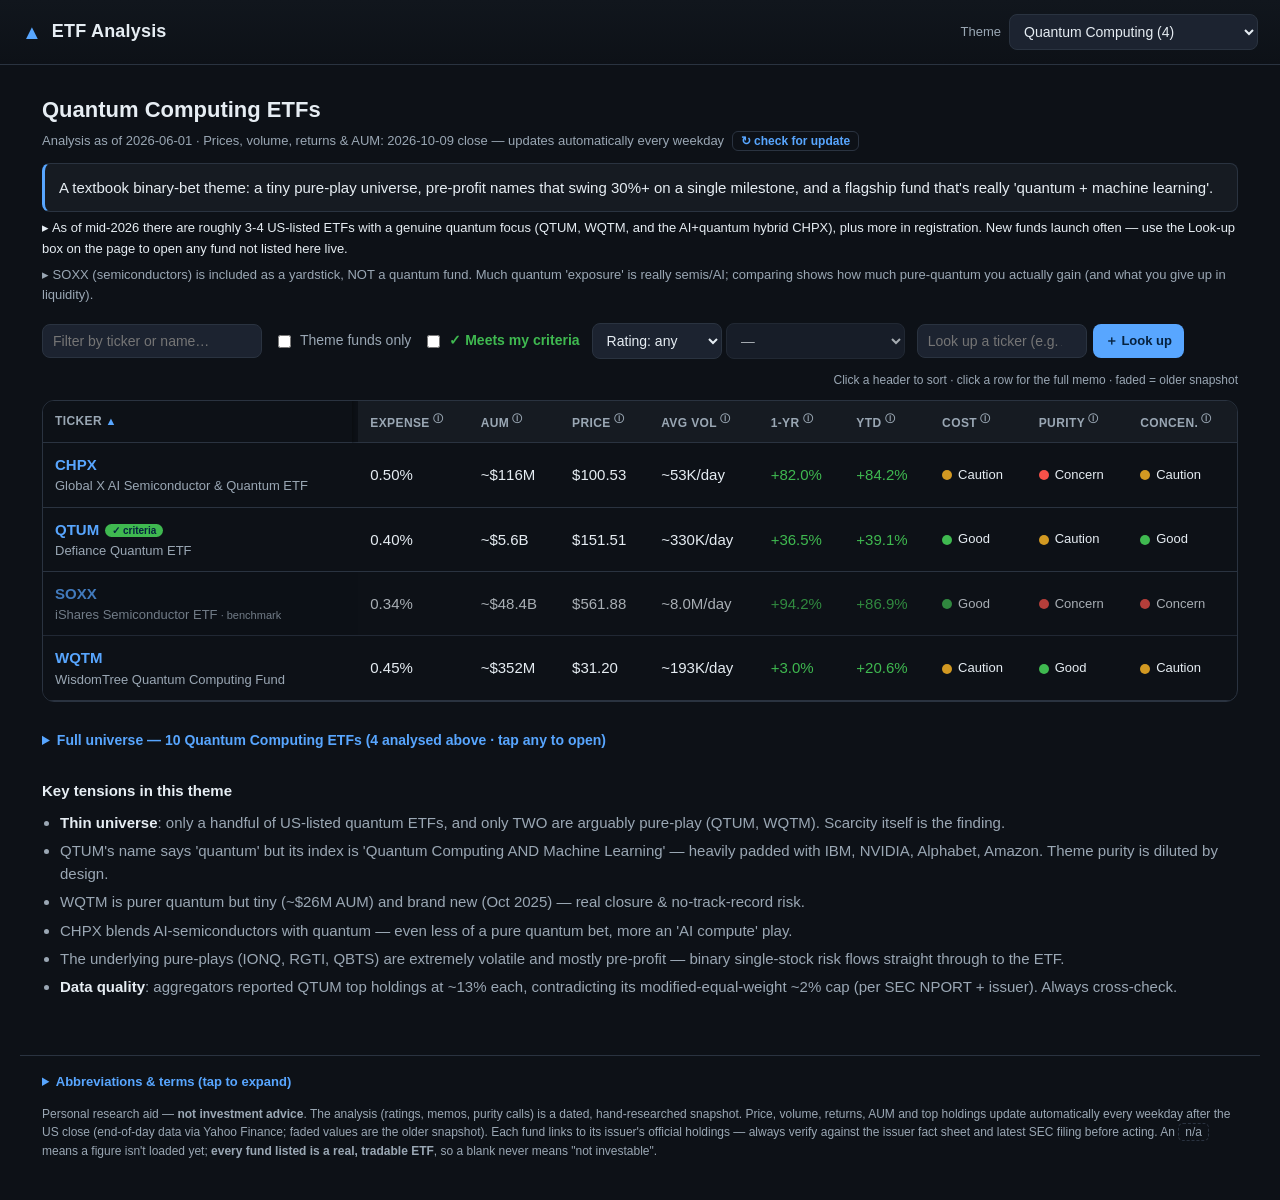
==== public/index.html @ 2aef0dd5 "Energy & AI Power theme (replaces Nuclear); currency-aware market data - Nuclear widened into 'Energ" ====
<!DOCTYPE html>
<html lang="en">
<head>
  <meta charset="utf-8" />
  <meta name="viewport" content="width=device-width, initial-scale=1" />
  <title>ETF Analysis</title>
  <meta name="description" content="Compare thematic ETFs on expense ratio, holdings, concentration and performance." />
  <link rel="stylesheet" href="style.css" />
</head>
<body>
  <header class="topbar">
    <div class="brand">
      <span class="logo">▲</span>
      <h1>ETF Analysis</h1>
    </div>
    <div class="theme-picker">
      <label for="themeSelect">Theme</label>
      <select id="themeSelect" aria-label="Select theme"></select>
    </div>
  </header>

  <main id="main">
    <section id="themeIntro" class="intro"></section>

    <section class="controls" id="controls" hidden>
      <input type="search" id="filterBox" placeholder="Filter by ticker or name…" />
      <label class="toggle">
        <input type="checkbox" id="themeOnly" /> Theme funds only
      </label>
      <label class="toggle pass-toggle" title="cost 🟢 + concentration 🟢 + purity 🟢/🟡">
        <input type="checkbox" id="passOnly" /> ✓ Meets my criteria
      </label>
      <select id="segmentSel" aria-label="Segment" hidden></select>
      <span class="ratingfilter">
        <select id="ratingDim" aria-label="Rating dimension to filter by">
          <option value="">Rating: any</option>
          <option value="cost">Cost</option>
          <option value="purity">Purity</option>
          <option value="concentration">Concentration</option>
          <option value="liquidity">Liquidity</option>
          <option value="track_record">Track record</option>
        </select>
        <select id="ratingVal" aria-label="Minimum rating" disabled>
          <option value="">—</option>
          <option value="green">🟢 Good only</option>
          <option value="greenyellow">🟢🟡 Good + Caution</option>
          <option value="red">🔴 Concern only</option>
        </select>
      </span>
      <span class="addbox">
        <input type="search" id="addTicker" maxlength="8" placeholder="Look up a ticker (e.g. ARKQ)" aria-label="Look up a ticker" />
        <button id="addBtn">＋ Look up</button>
      </span>
      <span class="hint">Click a header to sort · click a row for the full memo · faded = older snapshot</span>
    </section>

    <section id="liveMsg" class="livemsg" hidden role="status" aria-live="polite"></section>
    <section id="tableWrap" class="table-wrap"></section>
    <section id="roster" class="roster" hidden></section>
    <section id="tensions" class="tensions"></section>
  </main>

  <div id="overlay" class="overlay" hidden></div>
  <aside id="memoDrawer" class="drawer" hidden role="dialog" aria-modal="true" aria-labelledby="memoTitle">
    <button id="closeMemo" class="close" aria-label="Close">×</button>
    <div id="memoBody"></div>
  </aside>

  <footer class="foot">
    <details class="glossary">
      <summary>Abbreviations &amp; terms (tap to expand)</summary>
      <dl id="glossaryList"></dl>
    </details>
    <p>
      Personal research aid — <strong>not investment advice</strong>. The analysis
      (ratings, memos, purity calls) is a dated, hand-researched snapshot. Price,
      volume, returns, AUM and top holdings update automatically every weekday
      after the US close (end-of-day data via Yahoo Finance; faded values are the
      older snapshot). Each fund links to its issuer's official holdings — always
      verify against the issuer fact sheet and latest SEC filing before acting.
      An <span class="nodata">n/a</span> means a figure isn't loaded yet;
      <strong>every fund listed is a real, tradable ETF</strong>, so a blank never
      means "not investable".
    </p>
  </footer>

  <script src="app.js"></script>
</body>
</html>
---- public/style.css ----
:root {
  --bg: #0d1117; --panel: #161b22; --panel-2: #1c2330; --border: #2a3340;
  --text: #e6edf3; --muted: #9aa7b4; --accent: #58a6ff;
  --green: #3fb950; --yellow: #d29922; --red: #f85149;
  --shadow: 0 8px 30px rgba(0,0,0,.45);
}
* { box-sizing: border-box; }
html, body { margin: 0; padding: 0; }
body { background: var(--bg); color: var(--text);
  font: 15px/1.55 -apple-system, BlinkMacSystemFont, "Segoe UI", Roboto, Helvetica, Arial, sans-serif; }

.topbar { display: flex; align-items: center; justify-content: space-between;
  padding: 14px 22px; border-bottom: 1px solid var(--border);
  background: linear-gradient(180deg, #11161d, #0d1117); position: sticky; top: 0; z-index: 5; }
.brand { display: flex; align-items: center; gap: 10px; }
.brand .logo { color: var(--accent); font-size: 20px; }
.brand h1 { font-size: 18px; margin: 0; font-weight: 600; letter-spacing: .2px; }
.topbar { gap: 12px; }
.brand { flex: 0 0 auto; }
.theme-picker { display: flex; align-items: center; gap: 8px; min-width: 0; flex: 0 1 auto; }
/* A <select> sizes itself to its longest option — cap it so the header never
   pushes the page wider than a phone screen. */
#themeSelect { min-width: 0; max-width: 100%; text-overflow: ellipsis; }
.theme-picker label { color: var(--muted); font-size: 13px; }
select, input[type="search"] { background: var(--panel-2); color: var(--text);
  border: 1px solid var(--border); border-radius: 8px; padding: 8px 10px; font-size: 14px; }
select:focus, input:focus { outline: 2px solid var(--accent); outline-offset: 0; }
button { background: var(--accent); color: #06223f; border: none; border-radius: 8px;
  padding: 8px 12px; font-size: 13px; font-weight: 700; cursor: pointer; }
button:hover { filter: brightness(1.08); }
button:disabled { opacity: .5; cursor: default; }

main { max-width: 1240px; margin: 0 auto; padding: 22px; }

.intro h2 { margin: 6px 0 4px; font-size: 22px; }
.intro .asof { color: var(--muted); font-size: 13px; }
.intro .tagline { background: var(--panel); border: 1px solid var(--border);
  border-left: 3px solid var(--accent); padding: 12px 14px; border-radius: 8px; margin: 12px 0 6px; }
.intro .bench, .intro .universe { color: var(--muted); font-size: 13px; margin: 6px 0 0; }
.intro .universe { color: var(--text); }

.controls { display: flex; align-items: center; gap: 12px; flex-wrap: wrap; margin: 18px 0 10px; }
.controls input[type="search"]#filterBox { min-width: 220px; }
.toggle { color: var(--muted); font-size: 14px; display: flex; align-items: center; gap: 6px; cursor: pointer; }
.addbox { display: flex; gap: 6px; align-items: center; }
.addbox input { width: 170px; }
.controls .hint { color: var(--muted); font-size: 12px; margin-left: auto; }

.livemsg { margin: 8px 0; padding: 10px 12px; border-radius: 8px; font-size: 13px;
  background: var(--panel); border: 1px solid var(--border); border-left: 3px solid var(--accent); }
.livemsg { position: relative; padding-right: 34px; }
.livemsg.warn { border-left-color: var(--yellow); }
.livemsg.err { border-left-color: var(--red); }
.livemsg .refresh { margin-left: 4px; }
.msgclose { position: absolute; top: 4px; right: 4px; background: none; color: var(--muted);
  font-size: 20px; line-height: 1; padding: 4px 8px; }
.msgclose:hover { color: var(--text); }
.intro .asof .refresh { margin-left: 4px; padding: 2px 8px; }
.empty { padding: 22px; text-align: center; color: var(--muted); }
.empty .refresh { margin-left: 8px; }
.snap { opacity: .6; }
.small { font-size: 12px; }
body.noscroll { overflow: hidden; }

.table-wrap { overflow-x: auto; border: 1px solid var(--border); border-radius: 12px; }
/* Comparison-table rules are scoped to .table-wrap so they don't leak into the
   holdings tables inside the memo drawer. */
.table-wrap table { border-collapse: separate; border-spacing: 0; width: 100%; min-width: 720px; }
.table-wrap th, .table-wrap td { padding: 10px 12px; text-align: left; border-bottom: 1px solid var(--border); white-space: nowrap; }
.table-wrap thead th { background: var(--panel); position: sticky; top: 0; z-index: 2; cursor: pointer;
  font-size: 12px; text-transform: uppercase; letter-spacing: .4px; color: var(--muted); user-select: none; }
.table-wrap thead th:hover { color: var(--text); }
/* Freeze the Ticker column so the fund is always visible when scrolling right */
.table-wrap thead th:first-child { left: 0; z-index: 3; }
.table-wrap th:first-child, .table-wrap td:first-child { position: sticky; left: 0; background: var(--bg); z-index: 1; }
.table-wrap tbody tr:hover td:first-child { background: var(--panel); }
.table-wrap thead th:first-child::after { content: ""; position: absolute;
  top: 0; right: 0; bottom: -1px; width: 6px; box-shadow: inset 6px 0 6px -6px rgba(0,0,0,.5); pointer-events: none; }
thead th .arrow { color: var(--accent); font-size: 11px; }
thead th .qmark { color: var(--muted); font-size: 10px; margin-left: 3px; vertical-align: super; cursor: help; }
thead th.has-help:hover .qmark { color: var(--accent); }
.holdlink { color: var(--accent); text-decoration: none; font-size: 12px; font-weight: 600;
  border: 1px solid var(--border); border-radius: 6px; padding: 4px 8px; white-space: nowrap; }
.holdlink:hover { background: var(--panel-2); }
.table-wrap tbody tr { cursor: pointer; transition: background .12s; }
.table-wrap tbody tr:hover { background: var(--panel); }
.table-wrap tbody tr.bench { opacity: .72; }
.table-wrap tbody tr.bench td:first-child .nm::after { content: " · benchmark"; color: var(--muted); font-size: 11px; }
.tk { font-weight: 700; color: var(--accent); }
.nm { color: var(--muted); font-size: 13px; white-space: normal; }
.pos { color: var(--green); } .neg { color: var(--red); }
.muted { color: var(--muted); }
.nodata { color: var(--muted); font-size: 12px; border: 1px dashed var(--border); border-radius: 5px;
  padding: 1px 6px; cursor: help; white-space: nowrap; }
.refresh { background: transparent; color: var(--accent); border: 1px solid var(--border);
  padding: 4px 8px; font-size: 12px; border-radius: 6px; }
.refresh:hover { background: var(--panel-2); }
.tag-adhoc { font-size: 10px; color: var(--yellow); border: 1px solid var(--yellow); border-radius: 999px;
  padding: 0 6px; margin-left: 6px; vertical-align: middle; }
td.col-ticker:focus-visible, .rosteritem:focus-visible { outline: 2px solid var(--accent); outline-offset: -2px; }
.tag-pass { font-size: 10px; font-weight: 700; color: #06223f; background: var(--green); border-radius: 999px;
  padding: 1px 7px; margin-left: 6px; vertical-align: middle; }
.pass-toggle { color: var(--green); font-weight: 600; }
.tag-pass.recheck { background: var(--yellow); }

.dot { display: inline-block; width: 10px; height: 10px; border-radius: 50%; margin-right: 6px; vertical-align: middle; }
.dot.green { background: var(--green); } .dot.yellow { background: var(--yellow); } .dot.red { background: var(--red); }
.cellscore { font-size: 13px; }
.cellscore .score { white-space: nowrap; }

.roster { margin-top: 22px; }
.rosterbox summary { color: var(--accent); font-size: 14px; font-weight: 600; cursor: pointer; padding: 6px 0; }
.rosternote { color: var(--muted); font-size: 12px; margin: 6px 0 12px; }
.rostergrid { display: grid; grid-template-columns: repeat(auto-fill, minmax(220px, 1fr)); gap: 8px; }
.rosteritem { display: flex; align-items: baseline; gap: 8px; padding: 8px 10px; border: 1px solid var(--border);
  border-radius: 8px; background: var(--panel); cursor: pointer; transition: background .12s; }
.rosteritem:hover { background: var(--panel-2); }
.rosteritem.detailed { border-color: var(--accent); }
.rosteritem .rtk { font-weight: 700; color: var(--accent); white-space: nowrap; }
.rosteritem .rtag { font-size: 10px; color: var(--muted); border: 1px solid var(--border); border-radius: 999px;
  padding: 0 6px; white-space: nowrap; }
.rosteritem .rnm { color: var(--muted); font-size: 12px; overflow: hidden; text-overflow: ellipsis; white-space: nowrap; flex: 1; min-width: 0; }
.rosteritem .rperf { font-size: 12px; font-weight: 600; white-space: nowrap; }
.rosterseg { margin: 14px 0 6px; font-size: 12px; text-transform: uppercase; letter-spacing: .4px; color: var(--muted); }
.nm .seg { display: inline-block; margin-left: 6px; font-size: 10px; color: var(--accent); border: 1px solid var(--border);
  border-radius: 999px; padding: 0 6px; vertical-align: middle; white-space: nowrap; }
#segmentSel[hidden] { display: none; }
.rosteritem .rnodata { font-size: 11px; color: var(--yellow); white-space: nowrap; }

.tensions { margin-top: 22px; }
.tensions h3 { font-size: 15px; margin: 0 0 8px; }
.tensions ul { margin: 0; padding-left: 18px; }
.tensions li { color: var(--muted); margin: 5px 0; }
.tensions li b { color: var(--text); }

.overlay { position: fixed; inset: 0; background: rgba(0,0,0,.5); z-index: 8; }
.drawer { position: fixed; top: 0; right: 0; height: 100%; width: min(660px, 95vw);
  background: var(--panel); border-left: 1px solid var(--border); box-shadow: var(--shadow);
  z-index: 9; overflow-y: auto; padding: 24px 26px 60px; animation: slide .18s ease-out; }
@keyframes slide { from { transform: translateX(30px); opacity: .4; } to { transform: none; opacity: 1; } }
/* Close button floats top-right and stays pinned while the memo scrolls
   (phones have no Esc key and little overlay to tap). */
.close { position: sticky; top: 0; float: right; z-index: 3; margin: -12px -14px 0 10px;
  width: 44px; height: 44px; padding: 0; border-radius: 50%; border: 1px solid var(--border);
  background: var(--panel-2); color: var(--text); font-size: 26px; line-height: 1; cursor: pointer; }
.close:hover { background: var(--border); }

.memo h2 { margin: 0 0 2px; font-size: 22px; }
.memo .sub { color: var(--muted); font-size: 13px; margin: 0 0 14px; }
.memo .thesis { background: var(--panel-2); border-left: 3px solid var(--accent);
  padding: 12px 14px; border-radius: 8px; margin: 0 0 16px; }
.memo h3 { font-size: 13px; text-transform: uppercase; letter-spacing: .5px; color: var(--muted);
  margin: 20px 0 6px; border-bottom: 1px solid var(--border); padding-bottom: 4px; }
.memo p { margin: 6px 0; }
.memo .liverow { display: flex; flex-wrap: wrap; gap: 8px; align-items: center; margin: 4px 0 0; }

.badge { display: inline-block; padding: 2px 9px; border-radius: 999px; font-size: 12px; font-weight: 600; }
.badge.green { background: rgba(63,185,80,.16); color: var(--green); }
.badge.yellow { background: rgba(210,153,34,.16); color: var(--yellow); }
.badge.red { background: rgba(248,81,73,.16); color: var(--red); }

.kv { display: grid; grid-template-columns: 1fr 1fr; gap: 6px 18px; margin: 8px 0; }
.kv div { font-size: 13px; } .kv span { color: var(--muted); }

.perf { display: flex; gap: 14px; flex-wrap: wrap; margin: 6px 0; }
.perf .p { background: var(--panel-2); border-radius: 8px; padding: 8px 12px; font-size: 13px; min-width: 90px; }
.perf .p .lab { color: var(--muted); font-size: 11px; text-transform: uppercase; letter-spacing: .4px; display: block; }
.perf .p .val { font-size: 16px; font-weight: 700; }

.hold { width: 100%; border-collapse: collapse; margin-top: 6px; }
.hold td { padding: 6px 8px; border-bottom: 1px solid var(--border); font-size: 13px; vertical-align: top; overflow-wrap: anywhere; }
.hold td:nth-child(2) { white-space: nowrap; }
.tag { font-size: 11px; padding: 1px 7px; border-radius: 999px; font-weight: 600; }
.tag.pure { background: rgba(63,185,80,.16); color: var(--green); }
.tag.partial { background: rgba(210,153,34,.16); color: var(--yellow); }
.tag.unrelated { background: rgba(248,81,73,.16); color: var(--red); }

.bb { display: grid; grid-template-columns: 1fr 1fr; gap: 14px; margin-top: 6px; }
.bb .col h4 { margin: 0 0 6px; font-size: 13px; }
.bb .bull h4 { color: var(--green); } .bb .bear h4 { color: var(--red); }
.bb ul { margin: 0; padding-left: 16px; } .bb li { font-size: 13px; color: var(--muted); margin: 4px 0; }

.flags li { font-size: 13px; margin: 4px 0; }
.dlog { background: var(--panel-2); border-radius: 8px; padding: 10px 12px; margin: 6px 0; font-size: 13px; }
.dlog .act { font-weight: 700; color: var(--accent); }

.foot { max-width: 1240px; margin: 30px auto 0; padding: 16px 22px 40px; border-top: 1px solid var(--border); }
.foot p { color: var(--muted); font-size: 12px; margin: 12px 0 0; }
.glossary { margin-bottom: 8px; }
.glossary summary { color: var(--accent); font-size: 13px; cursor: pointer; font-weight: 600; }
.glossary dl { margin: 10px 0 0; display: grid; grid-template-columns: max-content 1fr; gap: 6px 14px; }
.glossary dt { color: var(--text); font-weight: 700; font-size: 13px; }
.glossary dd { color: var(--muted); font-size: 13px; margin: 0; }
@media (max-width: 640px) { .glossary dl { grid-template-columns: 1fr; gap: 2px; } .glossary dd { margin-bottom: 8px; } }

/* ---- Mobile: turn the comparison table into stacked cards (no side-scroll) ---- */
@media (max-width: 700px) {
  .topbar { padding: 10px 14px; }
  .brand h1 { font-size: 16px; }
  .theme-picker { flex: 1 1 auto; justify-content: flex-end; }
  .theme-picker label { display: none; }
  #themeSelect { width: 100%; }
  main { padding: 16px 14px; }
  .controls input[type="search"]#filterBox { min-width: 0; flex: 1 1 100%; }
  .addbox { flex: 1 1 100%; }
  .addbox input { flex: 1; min-width: 0; }
  .kv, .bb { grid-template-columns: 1fr; }
  .controls .hint { display: none; }

  .table-wrap { overflow-x: visible; border: none; }
  .table-wrap table { min-width: 0; width: 100%; display: block; }
  .table-wrap thead { display: none; }                 /* headers become per-field labels */
  .table-wrap tbody { display: block; }
  .table-wrap tbody tr {
    display: block; margin: 0 0 14px; padding: 12px 14px;
    border: 1px solid var(--border); border-radius: 12px; background: var(--panel);
  }
  .table-wrap tbody tr.bench { opacity: 1; border-style: dashed; }

  /* un-freeze the ticker column on mobile (cards don't scroll) */
  .table-wrap th:first-child, .table-wrap td:first-child { position: static; background: transparent; }

  /* every other cell: label on the left, value on the right */
  .table-wrap tbody td {
    display: flex; justify-content: space-between; align-items: baseline; gap: 12px;
    padding: 5px 0; border: none; white-space: normal; text-align: right;
  }
  .table-wrap tbody td::before {
    content: attr(data-label); color: var(--muted); font-size: 12px;
    text-transform: uppercase; letter-spacing: .3px; text-align: left; flex: 0 0 auto;
  }
  .table-wrap td.col-ticker { display: block; text-align: left; border-bottom: 1px solid var(--border);
    padding: 0 0 8px; margin-bottom: 8px; }
  .table-wrap td.col-ticker::before { content: none; }
  .table-wrap td.col-ticker .tk { font-size: 18px; }

  /* memo drawer: full width, wrap long links, tighter holdings table */
  .drawer { width: 100vw; padding: 20px 16px 60px; }
  .memo h2 { font-size: 19px; }
  .holdlink { white-space: normal; }
  .hold td { padding: 6px 4px; }
  .hold td.nm { font-size: 12px; }
}
}
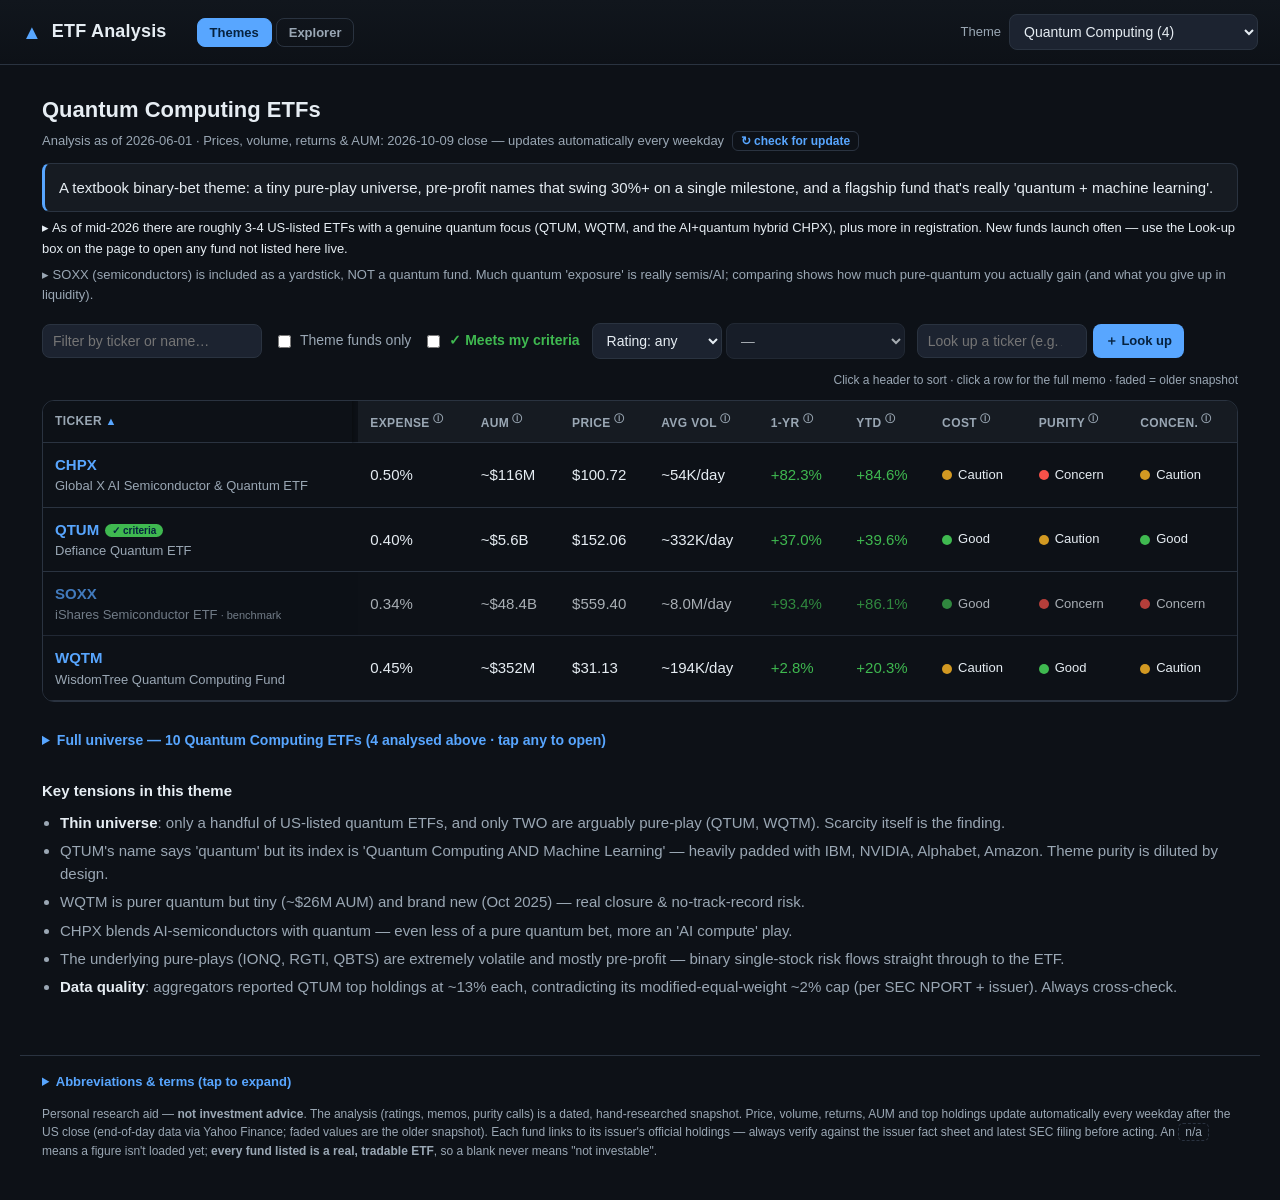
==== commit 05fc26b2: "Explorer tab: search and screen every US-listed ETF (~5,800) - New Explorer view (Themes | Explorer " ====
--- a/public/index.html
+++ b/public/index.html
@@ -13,6 +13,10 @@
       <span class="logo">▲</span>
       <h1>ETF Analysis</h1>
     </div>
+    <nav class="tabs" role="tablist" aria-label="View">
+      <button id="tabThemes" class="tab active" role="tab" aria-selected="true">Themes</button>
+      <button id="tabExplore" class="tab" role="tab" aria-selected="false">Explorer</button>
+    </nav>
     <div class="theme-picker">
       <label for="themeSelect">Theme</label>
       <select id="themeSelect" aria-label="Select theme"></select>
@@ -20,6 +24,8 @@
   </header>
 
   <main id="main">
+    <section id="liveMsg" class="livemsg" hidden role="status" aria-live="polite"></section>
+    <div id="themeView">
     <section id="themeIntro" class="intro"></section>
 
     <section class="controls" id="controls" hidden>
@@ -54,10 +60,11 @@
       <span class="hint">Click a header to sort · click a row for the full memo · faded = older snapshot</span>
     </section>
 
-    <section id="liveMsg" class="livemsg" hidden role="status" aria-live="polite"></section>
     <section id="tableWrap" class="table-wrap"></section>
     <section id="roster" class="roster" hidden></section>
     <section id="tensions" class="tensions"></section>
+    </div>
+    <section id="explorer" hidden></section>
   </main>
 
   <div id="overlay" class="overlay" hidden></div>
@@ -85,5 +92,6 @@
   </footer>
 
   <script src="app.js"></script>
+  <script src="explorer.js"></script>
 </body>
 </html>
--- a/public/style.css
+++ b/public/style.css
@@ -17,6 +17,13 @@
 .brand h1 { font-size: 18px; margin: 0; font-weight: 600; letter-spacing: .2px; }
 .topbar { gap: 12px; }
 .brand { flex: 0 0 auto; }
+.tabs { display: flex; gap: 4px; margin-right: auto; margin-left: 18px; }
+.tab { background: transparent; color: var(--muted); border: 1px solid var(--border); padding: 6px 12px; font-size: 13px; }
+.tab.active { background: var(--accent); color: #06223f; border-color: var(--accent); }
+.theme-picker.dim { visibility: hidden; }
+.exmore { text-align: center; margin: 12px 0; }
+.exmore button[hidden] { display: none; }
+#exCount { margin: 4px 0 8px; }
 .theme-picker { display: flex; align-items: center; gap: 8px; min-width: 0; flex: 0 1 auto; }
 /* A <select> sizes itself to its longest option — cap it so the header never
    pushes the page wider than a phone screen. */
@@ -198,6 +205,10 @@
   .topbar { padding: 10px 14px; }
   .brand h1 { font-size: 16px; }
   .theme-picker { flex: 1 1 auto; justify-content: flex-end; }
+  .topbar { flex-wrap: wrap; }
+  .tabs { order: 3; flex: 1 1 100%; margin: 6px 0 0; }
+  .tab { flex: 1; padding: 8px; }
+  .theme-picker.dim { display: none; }
   .theme-picker label { display: none; }
   #themeSelect { width: 100%; }
   main { padding: 16px 14px; }
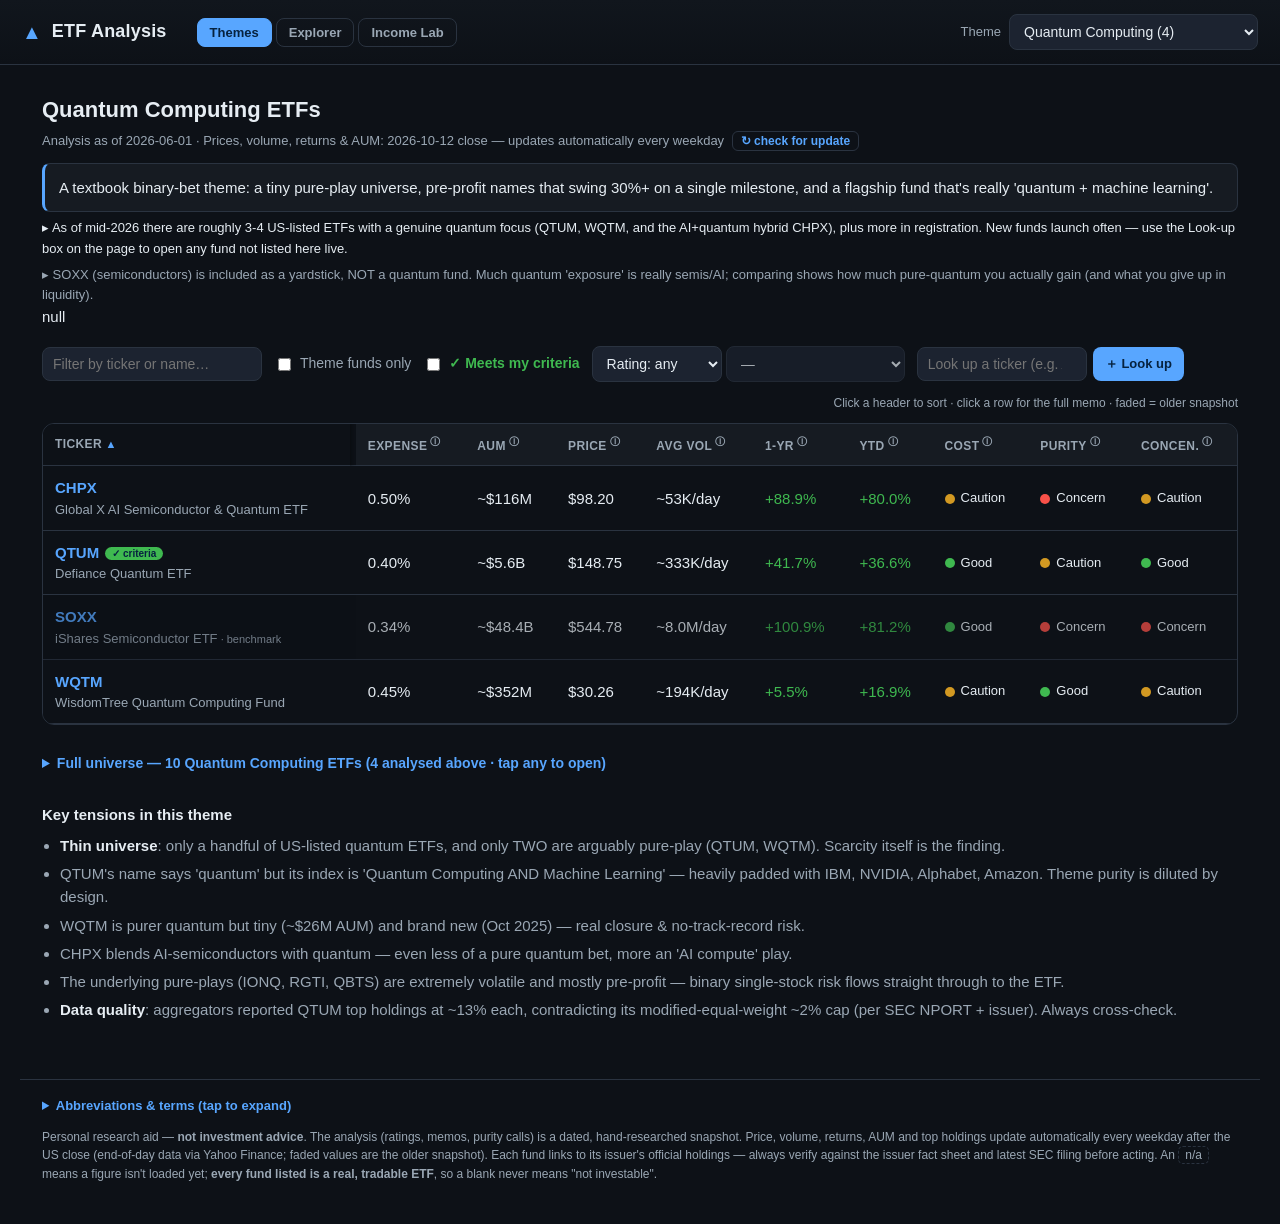
==== commit a7918f7c: "Income Lab: page, charts, and data fixes from the first real build UI (new 'Income Lab' tab, #income" ====
--- a/public/index.html
+++ b/public/index.html
@@ -16,6 +16,7 @@
     <nav class="tabs" role="tablist" aria-label="View">
       <button id="tabThemes" class="tab active" role="tab" aria-selected="true">Themes</button>
       <button id="tabExplore" class="tab" role="tab" aria-selected="false">Explorer</button>
+      <button id="tabIncome" class="tab" role="tab" aria-selected="false">Income Lab</button>
     </nav>
     <div class="theme-picker">
       <label for="themeSelect">Theme</label>
@@ -65,6 +66,7 @@
     <section id="tensions" class="tensions"></section>
     </div>
     <section id="explorer" hidden></section>
+    <section id="incomeLab" hidden></section>
   </main>
 
   <div id="overlay" class="overlay" hidden></div>
@@ -93,5 +95,6 @@
 
   <script src="app.js"></script>
   <script src="explorer.js"></script>
+  <script src="income.js"></script>
 </body>
 </html>
--- a/public/style.css
+++ b/public/style.css
@@ -1,4 +1,6 @@
 :root {
+  /* chart roles (dataviz reference palette, dark steps — the site is dark-only) */
+  --series-1: #3987e5; --series-2: #d95926; --viz-muted: #898781; --viz-grid: #2c2c2a; --viz-axis: #383835;
   --bg: #0d1117; --panel: #161b22; --panel-2: #1c2330; --border: #2a3340;
   --text: #e6edf3; --muted: #9aa7b4; --accent: #58a6ff;
   --green: #3fb950; --yellow: #d29922; --red: #f85149;
@@ -24,6 +26,9 @@
 .exmore { text-align: center; margin: 12px 0; }
 .exmore button[hidden] { display: none; }
 #exCount { margin: 4px 0 8px; }
+.taxbox { margin: 10px 0 0; }
+.taxbox dl { grid-template-columns: minmax(160px, max-content) 1fr; }
+.nm .seg.mkt { color: var(--yellow); }
 .theme-picker { display: flex; align-items: center; gap: 8px; min-width: 0; flex: 0 1 auto; }
 /* A <select> sizes itself to its longest option — cap it so the header never
    pushes the page wider than a phone screen. */
@@ -253,3 +258,57 @@
   .hold td.nm { font-size: 12px; }
 }
 }
+
+/* ---- Income Lab ---------------------------------------------------- */
+.chartcard { background: var(--panel); border: 1px solid var(--border); border-radius: 12px; padding: 12px 14px; margin: 10px 0 12px; }
+.chartcard h3 { margin: 0 0 6px; font-size: 14px; }
+.legend { display: flex; gap: 14px; font-size: 12px; color: var(--muted); margin-bottom: 4px; }
+.legend .key, .covlegend .key { display: inline-block; width: 10px; height: 10px; border-radius: 50%; margin-right: 6px; vertical-align: middle; }
+.legend .key.pass { background: var(--series-1); }
+.legend .key.fail { background: var(--viz-muted); opacity: .55; }
+.scatter { position: relative; }
+.scatter svg { display: block; width: 100%; height: auto; overflow: visible; }
+.scatter .axis text { fill: var(--viz-muted); font-size: 11px; font-variant-numeric: tabular-nums; }
+.scatter .axis .axlabel { fill: var(--muted); font-size: 11px; }
+.scatter .grid { stroke: var(--viz-grid); stroke-width: 1; }
+.scatter .base { stroke: var(--viz-axis); stroke-width: 1; }
+.scatter .pt { cursor: pointer; outline: none; }
+.scatter .pt .hit { fill: transparent; }
+.scatter .pt .dot { stroke: var(--panel); stroke-width: 2; }
+.scatter .pt.pass .dot { fill: var(--series-1); }
+.scatter .pt.fail .dot { fill: var(--viz-muted); opacity: .55; }
+.scatter .pt:hover .dot, .scatter .pt:focus-visible .dot { stroke: var(--text); }
+.scatter .pt .pin { fill: var(--viz-muted); }
+.scatter .dlabel { fill: var(--text); font-size: 11px; font-weight: 600; pointer-events: none; }
+.scatter .bar { fill: var(--series-1); }
+.scatter .pt:hover .bar, .scatter .pt:focus-visible .bar { filter: brightness(1.25); }
+.scatter .axtext { fill: var(--viz-muted); font-size: 10px; }
+.viztip { position: absolute; z-index: 4; pointer-events: none; background: var(--panel-2); border: 1px solid var(--border);
+  border-radius: 8px; padding: 6px 9px; font-size: 12px; max-width: 220px; box-shadow: var(--shadow); }
+.viztip strong { font-size: 14px; display: block; }
+.scorechip { display: inline-flex; align-items: center; gap: 6px; font-weight: 700; font-variant-numeric: tabular-nums; }
+.scorebar { display: inline-block; width: 42px; height: 6px; border-radius: 3px; background: var(--viz-grid); position: relative; overflow: hidden; }
+.scorebar::after { content: ""; position: absolute; inset: 0 auto 0 0; width: var(--w); background: var(--series-1); border-radius: 3px; }
+.hero { margin: 12px 0 4px; }
+.heroval { font-size: 40px; font-weight: 700; line-height: 1.1; }
+.heroval .muted { font-size: 16px; font-weight: 400; }
+.bars { display: grid; gap: 6px; margin: 6px 0; }
+.barrow { display: grid; grid-template-columns: minmax(150px, 40%) 1fr 34px; gap: 8px; align-items: center; font-size: 13px; }
+.btrack { height: 8px; background: var(--viz-grid); border-radius: 4px; overflow: hidden; }
+.bfill { display: block; height: 100%; width: var(--w); background: var(--series-1); border-radius: 0 4px 4px 0; }
+.bval { text-align: right; font-variant-numeric: tabular-nums; font-weight: 600; }
+.gates { list-style: none; padding: 0; margin: 6px 0; display: grid; gap: 4px; font-size: 13px; }
+.gates .gicon { display: inline-block; width: 18px; font-weight: 700; }
+.gates .ok .gicon { color: var(--green); } .gates .no .gicon { color: var(--red); } .gates .unk .gicon { color: var(--muted); }
+.covbar { display: flex; gap: 2px; height: 18px; margin: 8px 0 6px; }
+.covbar .seg1 { background: var(--series-1); border-radius: 4px 0 0 4px; }
+.covbar .seg2 { background: var(--series-2); border-radius: 0 4px 4px 0; }
+.covbar .seg1:only-child { border-radius: 4px; }
+.covlegend { display: flex; flex-wrap: wrap; gap: 14px; font-size: 13px; }
+.covlegend .key { border-radius: 2px; }
+.covlegend .key.k1 { background: var(--series-1); } .covlegend .key.k2 { background: var(--series-2); }
+.distchart { width: 100%; height: auto; }
+@media (max-width: 700px) {
+  .barrow { grid-template-columns: 1fr 70px 30px; }
+  .heroval { font-size: 34px; }
+}
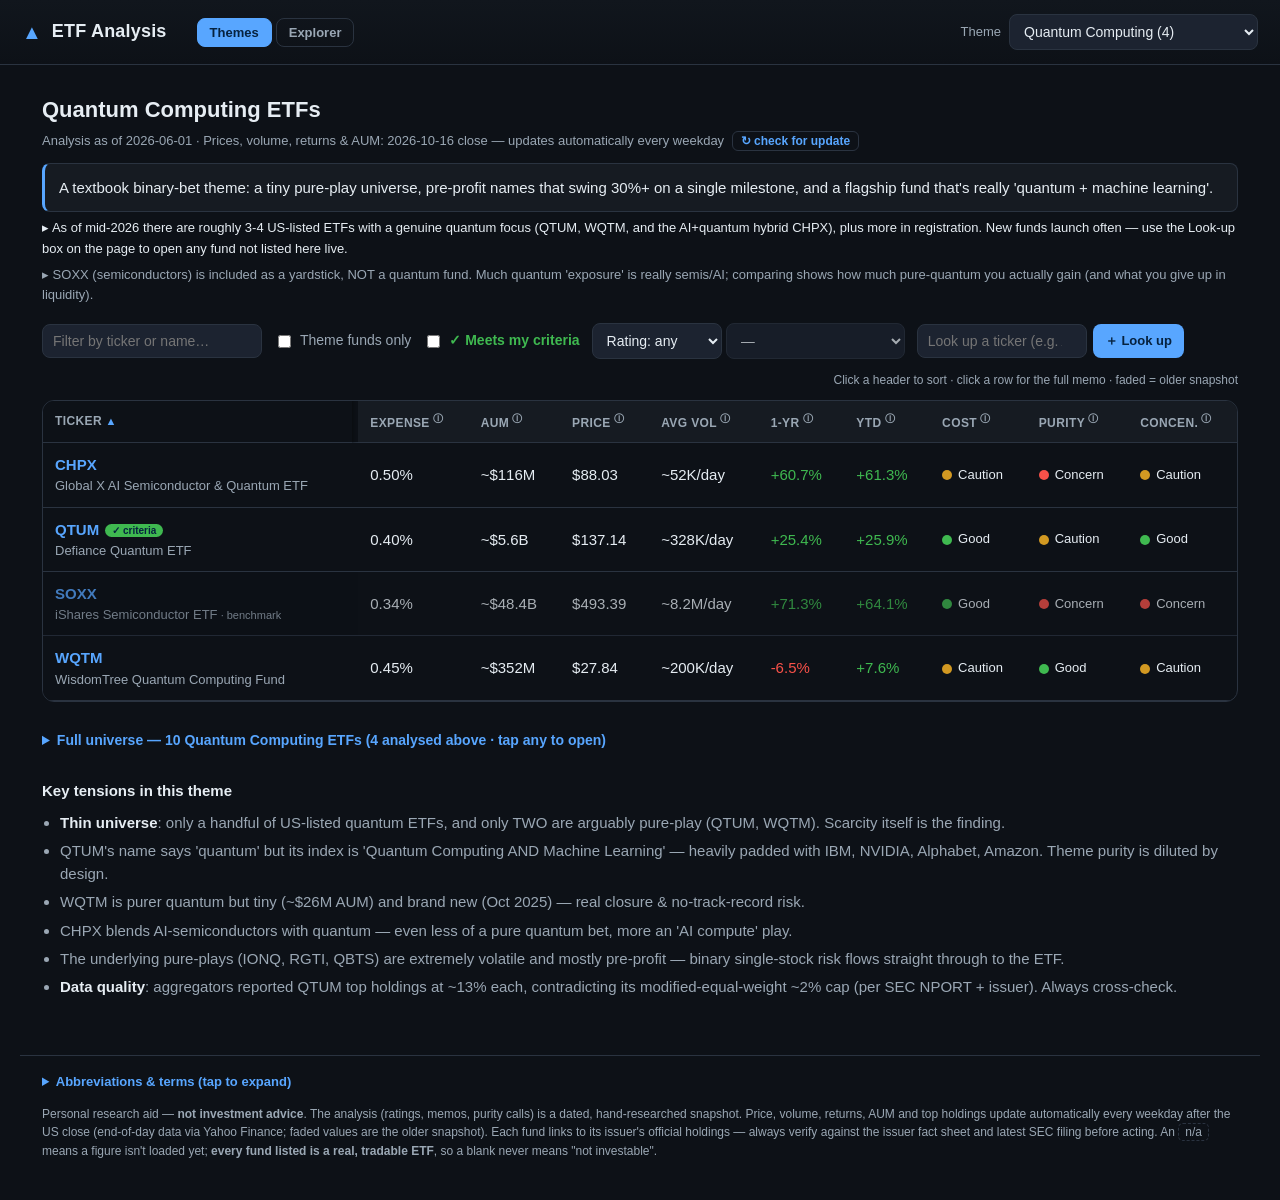
==== commit 2e08c7b7: "Income ranking: one Value Score for every income ETF, inside the Income / Covered-Call theme - The I" ====
--- a/public/index.html
+++ b/public/index.html
@@ -16,7 +16,6 @@
     <nav class="tabs" role="tablist" aria-label="View">
       <button id="tabThemes" class="tab active" role="tab" aria-selected="true">Themes</button>
       <button id="tabExplore" class="tab" role="tab" aria-selected="false">Explorer</button>
-      <button id="tabIncome" class="tab" role="tab" aria-selected="false">Income Lab</button>
     </nav>
     <div class="theme-picker">
       <label for="themeSelect">Theme</label>
@@ -28,6 +27,7 @@
     <section id="liveMsg" class="livemsg" hidden role="status" aria-live="polite"></section>
     <div id="themeView">
     <section id="themeIntro" class="intro"></section>
+    <section id="incomeLab" hidden></section>
 
     <section class="controls" id="controls" hidden>
       <input type="search" id="filterBox" placeholder="Filter by ticker or name…" />
@@ -66,7 +66,6 @@
     <section id="tensions" class="tensions"></section>
     </div>
     <section id="explorer" hidden></section>
-    <section id="incomeLab" hidden></section>
   </main>
 
   <div id="overlay" class="overlay" hidden></div>
--- a/public/style.css
+++ b/public/style.css
@@ -7,6 +7,7 @@
   --shadow: 0 8px 30px rgba(0,0,0,.45);
 }
 * { box-sizing: border-box; }
+[hidden] { display: none !important; }        /* class display rules (flex/grid) must not un-hide */
 html, body { margin: 0; padding: 0; }
 body { background: var(--bg); color: var(--text);
   font: 15px/1.55 -apple-system, BlinkMacSystemFont, "Segoe UI", Roboto, Helvetica, Arial, sans-serif; }
@@ -256,7 +257,6 @@
   .holdlink { white-space: normal; }
   .hold td { padding: 6px 4px; }
   .hold td.nm { font-size: 12px; }
-}
 }
 
 /* ---- Income Lab ---------------------------------------------------- */
@@ -312,3 +312,93 @@
   .barrow { grid-template-columns: 1fr 70px 30px; }
   .heroval { font-size: 34px; }
 }
+
+/* ---- Income ranking (Value Score) ----------------------------------- */
+.subtabs { display: inline-flex; margin: 10px 0 2px; border: 1px solid var(--border); border-radius: 10px; overflow: hidden; }
+.subtab { background: transparent; color: var(--muted); border-radius: 0; padding: 8px 14px; font-size: 13px; }
+.subtab + .subtab { border-left: 1px solid var(--border); }
+.subtab.active { background: var(--accent); color: #06223f; }
+.lede { font-size: 16px; margin: 12px 0 4px; max-width: 75ch; }
+.asof { color: var(--muted); font-size: 13px; }
+.banner { background: var(--panel); border: 1px solid var(--border); border-left: 3px solid var(--yellow);
+  border-radius: 8px; padding: 9px 12px; margin: 12px 0 8px; font-size: 13px; }
+.callout { background: var(--panel); border: 1px solid var(--border); border-left: 3px solid var(--accent); border-radius: 8px; padding: 8px 12px; margin: 0 0 10px; }
+.callout summary { color: var(--accent); font-weight: 600; font-size: 14px; cursor: pointer; }
+.callout p, .callout li { font-size: 13px; }
+.callout ul { margin: 6px 0; padding-left: 18px; } .callout li { margin: 4px 0; }
+.standouts { display: grid; grid-template-columns: repeat(3, minmax(0, 1fr)); gap: 12px; margin: 12px 0 4px; }
+.stand { background: var(--panel); border: 1px solid var(--border); border-radius: 12px; padding: 12px 14px; display: flex; flex-direction: column; gap: 4px; min-width: 0; }
+.stand .slab { font-size: 11px; text-transform: uppercase; letter-spacing: .4px; color: var(--muted); }
+.stand .stop { display: flex; justify-content: space-between; align-items: flex-start; gap: 8px; }
+.stand .stop .tk { font-size: 18px; }
+.stand .stop .nm { overflow: hidden; text-overflow: ellipsis; display: -webkit-box; -webkit-line-clamp: 2; -webkit-box-orient: vertical; }
+.stand .sscore { display: flex; flex-direction: column; align-items: flex-end; gap: 2px; flex: 0 0 auto; }
+.stand .big { font-size: 30px; font-weight: 700; line-height: 1; font-variant-numeric: tabular-nums; }
+.stand .sacts { display: flex; gap: 6px; margin-top: auto; padding-top: 6px; }
+.grade { display: inline-block; font-size: 11px; font-weight: 700; border-radius: 999px; padding: 1px 8px; white-space: nowrap; }
+.grade.gA { background: rgba(63,185,80,.20); color: var(--green); }
+.grade.gB { background: rgba(126,226,168,.12); color: #7ee2a8; }
+.grade.gC { background: rgba(210,153,34,.16); color: var(--yellow); }
+.grade.gD { background: rgba(240,136,62,.16); color: #f0883e; }
+.grade.gF { background: rgba(248,81,73,.16); color: var(--red); }
+.scorebar.gA::after { background: var(--green); } .scorebar.gB::after { background: #7ee2a8; }
+.scorebar.gC::after { background: var(--yellow); } .scorebar.gD::after { background: #f0883e; } .scorebar.gF::after { background: var(--red); }
+.labcontrols { margin-top: 16px; }
+.segbtns { display: inline-flex; border: 1px solid var(--border); border-radius: 8px; overflow: hidden; }
+.segbtn { background: transparent; color: var(--muted); border-radius: 0; padding: 7px 10px; font-size: 13px; font-weight: 600; }
+.segbtn + .segbtn { border-left: 1px solid var(--border); }
+.segbtn.active { background: var(--panel-2); color: var(--text); box-shadow: inset 0 -2px 0 var(--accent); }
+.chip { display: inline-block; font-size: 10px; border-radius: 999px; padding: 0 6px; margin-left: 6px; vertical-align: middle;
+  border: 1px solid var(--border); color: var(--muted); white-space: nowrap; font-weight: 600; }
+.chip.info { color: var(--accent); }
+.chip.warn { color: var(--yellow); border-color: rgba(210,153,34,.45); }
+.chip.bad { color: var(--red); border-color: rgba(248,81,73,.45); }
+.sub2 { font-size: 11px; color: var(--muted); white-space: nowrap; }
+.warn { color: var(--yellow); }
+.col-ticker .rk { display: inline-block; min-width: 22px; color: var(--muted); font-weight: 700; font-variant-numeric: tabular-nums; }
+.cmpbox { margin: 0 8px 0 0; vertical-align: middle; width: 16px; height: 16px; accent-color: var(--accent); cursor: pointer; }
+.cmptray { position: fixed; left: 50%; transform: translateX(-50%); bottom: 14px; z-index: 7; display: flex; flex-wrap: wrap;
+  gap: 8px; align-items: center; background: var(--panel-2); border: 1px solid var(--accent); border-radius: 12px;
+  padding: 8px 10px; box-shadow: var(--shadow); max-width: calc(100vw - 24px); }
+.cmpchip { font-weight: 700; color: var(--accent); background: var(--panel); border-radius: 999px; padding: 2px 2px 2px 10px; }
+.cmpchip .x { background: none; color: var(--muted); padding: 0 8px; font-size: 16px; }
+body.has-tray main { padding-bottom: 90px; }
+.drawer.wide { width: min(900px, 95vw); }
+.cmpwrap { overflow-x: auto; }
+.cmptable { width: 100%; border-collapse: collapse; font-size: 13px; margin: 8px 0; }
+.cmptable th, .cmptable td { padding: 7px 8px; border-bottom: 1px solid var(--border); text-align: left; vertical-align: top; }
+.cmptable thead th { position: sticky; top: 0; background: var(--panel); }
+.cmptable th[scope="row"] { color: var(--muted); font-weight: 600; width: 26%; }
+.cmptable td.win { font-weight: 700; }
+.cmptable td.win::before { content: "● "; color: var(--green); }
+.heroline { display: flex; align-items: center; gap: 12px; flex-wrap: wrap; }
+.hero .grade { font-size: 13px; padding: 3px 10px; }
+.verdict { font-size: 14px; margin: 8px 0 4px; }
+.barrow .bdet { color: var(--muted); font-size: 12px; }
+.bars.pts .barrow { grid-template-columns: minmax(150px, 45%) 1fr 58px; }
+.ptsum { font-size: 13px; margin: 6px 0; display: grid; gap: 2px; color: var(--muted); }
+.ptsum b { color: var(--text); }
+.tiles { display: grid; grid-template-columns: 1fr 1fr; gap: 10px; margin: 8px 0; }
+.tile { background: var(--panel-2); border-radius: 10px; padding: 10px 12px; display: flex; flex-direction: column; gap: 2px; }
+.tile .tlab { font-size: 11px; text-transform: uppercase; letter-spacing: .4px; color: var(--muted); }
+.tile .tval { font-size: 18px; font-weight: 700; font-variant-numeric: tabular-nums; }
+.tile .tnote { font-size: 12px; color: var(--muted); }
+details.expert { margin-top: 18px; border-top: 1px solid var(--border); padding-top: 8px; }
+details.expert > summary { color: var(--accent); cursor: pointer; font-weight: 600; font-size: 14px; }
+details.expert select { margin-left: 4px; padding: 4px 8px; font-size: 13px; }
+@media (max-width: 700px) {
+  .subtabs { display: flex; } .subtab { flex: 1; padding: 8px 6px; }
+  .standouts { grid-template-columns: none; grid-auto-flow: column; grid-auto-columns: 84%; overflow-x: auto;
+    scroll-snap-type: x mandatory; padding-bottom: 4px; }
+  .stand { scroll-snap-align: start; }
+  .segbtns { flex: 1 1 100%; } .segbtn { flex: 1; padding: 8px 4px; }
+  .labcontrols select, .labcontrols input[type="search"] { flex: 1 1 45%; min-width: 0; }
+  .sub2 { white-space: normal; }
+  .tiles { grid-template-columns: 1fr 1fr; }
+  .tile .tval { font-size: 16px; }
+  .bars.pts .barrow { grid-template-columns: minmax(0, 1fr) 72px 54px; }
+  .cmptray { left: 8px; right: 8px; transform: none; max-width: none; flex-wrap: nowrap; overflow-x: auto; bottom: 8px;
+    padding-bottom: calc(8px + env(safe-area-inset-bottom)); }
+  .cmptray > .muted { display: none; }
+  .cmptray button { white-space: nowrap; }
+}
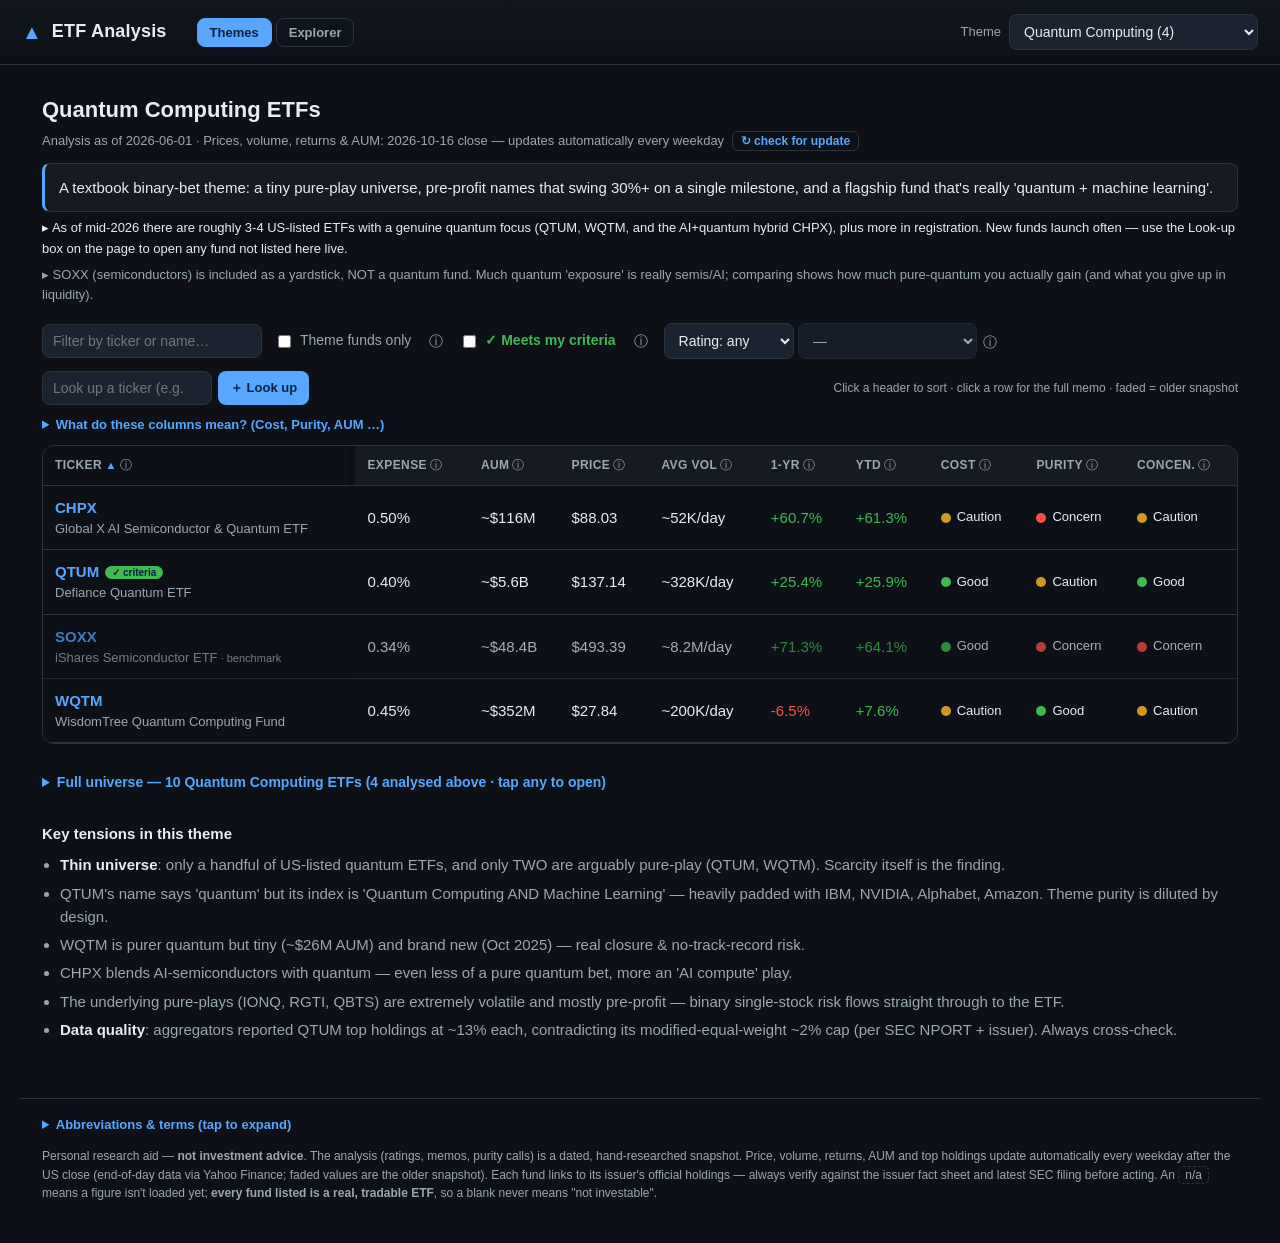
==== commit b708812a: "Definitions you can actually open: tappable ⓘ on every column and filter, Pre-screen explained The ⓘ" ====
--- a/public/index.html
+++ b/public/index.html
@@ -34,7 +34,7 @@
       <label class="toggle">
         <input type="checkbox" id="themeOnly" /> Theme funds only
       </label>
-      <label class="toggle pass-toggle" title="cost 🟢 + concentration 🟢 + purity 🟢/🟡">
+      <label class="toggle pass-toggle">
         <input type="checkbox" id="passOnly" /> ✓ Meets my criteria
       </label>
       <select id="segmentSel" aria-label="Segment" hidden></select>
@@ -61,6 +61,7 @@
       <span class="hint">Click a header to sort · click a row for the full memo · faded = older snapshot</span>
     </section>
 
+    <section id="colGuide"></section>
     <section id="tableWrap" class="table-wrap"></section>
     <section id="roster" class="roster" hidden></section>
     <section id="tensions" class="tensions"></section>
--- a/public/style.css
+++ b/public/style.css
@@ -90,7 +90,7 @@
 .table-wrap thead th:first-child::after { content: ""; position: absolute;
   top: 0; right: 0; bottom: -1px; width: 6px; box-shadow: inset 6px 0 6px -6px rgba(0,0,0,.5); pointer-events: none; }
 thead th .arrow { color: var(--accent); font-size: 11px; }
-thead th .qmark { color: var(--muted); font-size: 10px; margin-left: 3px; vertical-align: super; cursor: help; }
+thead th .qmark { color: var(--muted); font-size: 12px; margin-left: 2px; cursor: help; }
 thead th.has-help:hover .qmark { color: var(--accent); }
 .holdlink { color: var(--accent); text-decoration: none; font-size: 12px; font-weight: 600;
   border: 1px solid var(--border); border-radius: 6px; padding: 4px 8px; white-space: nowrap; }
@@ -362,7 +362,7 @@
   padding: 8px 10px; box-shadow: var(--shadow); max-width: calc(100vw - 24px); }
 .cmpchip { font-weight: 700; color: var(--accent); background: var(--panel); border-radius: 999px; padding: 2px 2px 2px 10px; }
 .cmpchip .x { background: none; color: var(--muted); padding: 0 8px; font-size: 16px; }
-body.has-tray main { padding-bottom: 90px; }
+body.has-tray { padding-bottom: 90px; }          /* the fixed compare tray never covers the footer */
 .drawer.wide { width: min(900px, 95vw); }
 .cmpwrap { overflow-x: auto; }
 .cmptable { width: 100%; border-collapse: collapse; font-size: 13px; margin: 8px 0; }
@@ -402,3 +402,22 @@
   .cmptray > .muted { display: none; }
   .cmptray button { white-space: nowrap; }
 }
+
+/* ---- definitions: ⓘ buttons, pop-over, column guides ------------------ */
+button.qmark { background: none; border: none; color: var(--muted); padding: 2px 4px; margin-left: 2px; font-size: 14px;
+  font-weight: 400; line-height: 1; cursor: help; vertical-align: middle; border-radius: 6px; text-transform: none; }
+button.qmark:hover, button.qmark[aria-expanded="true"] { color: var(--accent); filter: none; }
+button.qmark:focus-visible { outline: 2px solid var(--accent); outline-offset: 1px; }
+thead th button.qmark { font-size: 12px; padding: 0 2px; margin-left: 1px; vertical-align: baseline; }
+@media (hover: none) { button.qmark { min-width: 30px; min-height: 30px; } }
+.withhelp { display: inline-flex; align-items: center; gap: 0; }
+.helptip { position: fixed; z-index: 20; background: var(--panel-2); border: 1px solid var(--accent); border-radius: 10px;
+  padding: 10px 12px; font-size: 13px; line-height: 1.45; color: var(--text); box-shadow: var(--shadow);
+  text-transform: none; letter-spacing: normal; font-weight: 400; white-space: normal; }
+.helptip strong { display: block; margin-bottom: 4px; color: var(--accent); font-size: 13px; }
+.colguide { margin: 6px 0 10px; }
+.colguide summary { font-size: 13px; }
+.prenote { margin: 4px 0 8px; padding: 8px 12px; border-radius: 8px; font-size: 13px;
+  background: rgba(63,185,80,.08); border: 1px solid rgba(63,185,80,.35); }
+#exQ { min-width: 280px; }
+@media (max-width: 700px) { #exQ { min-width: 0; flex: 1 1 100%; } }
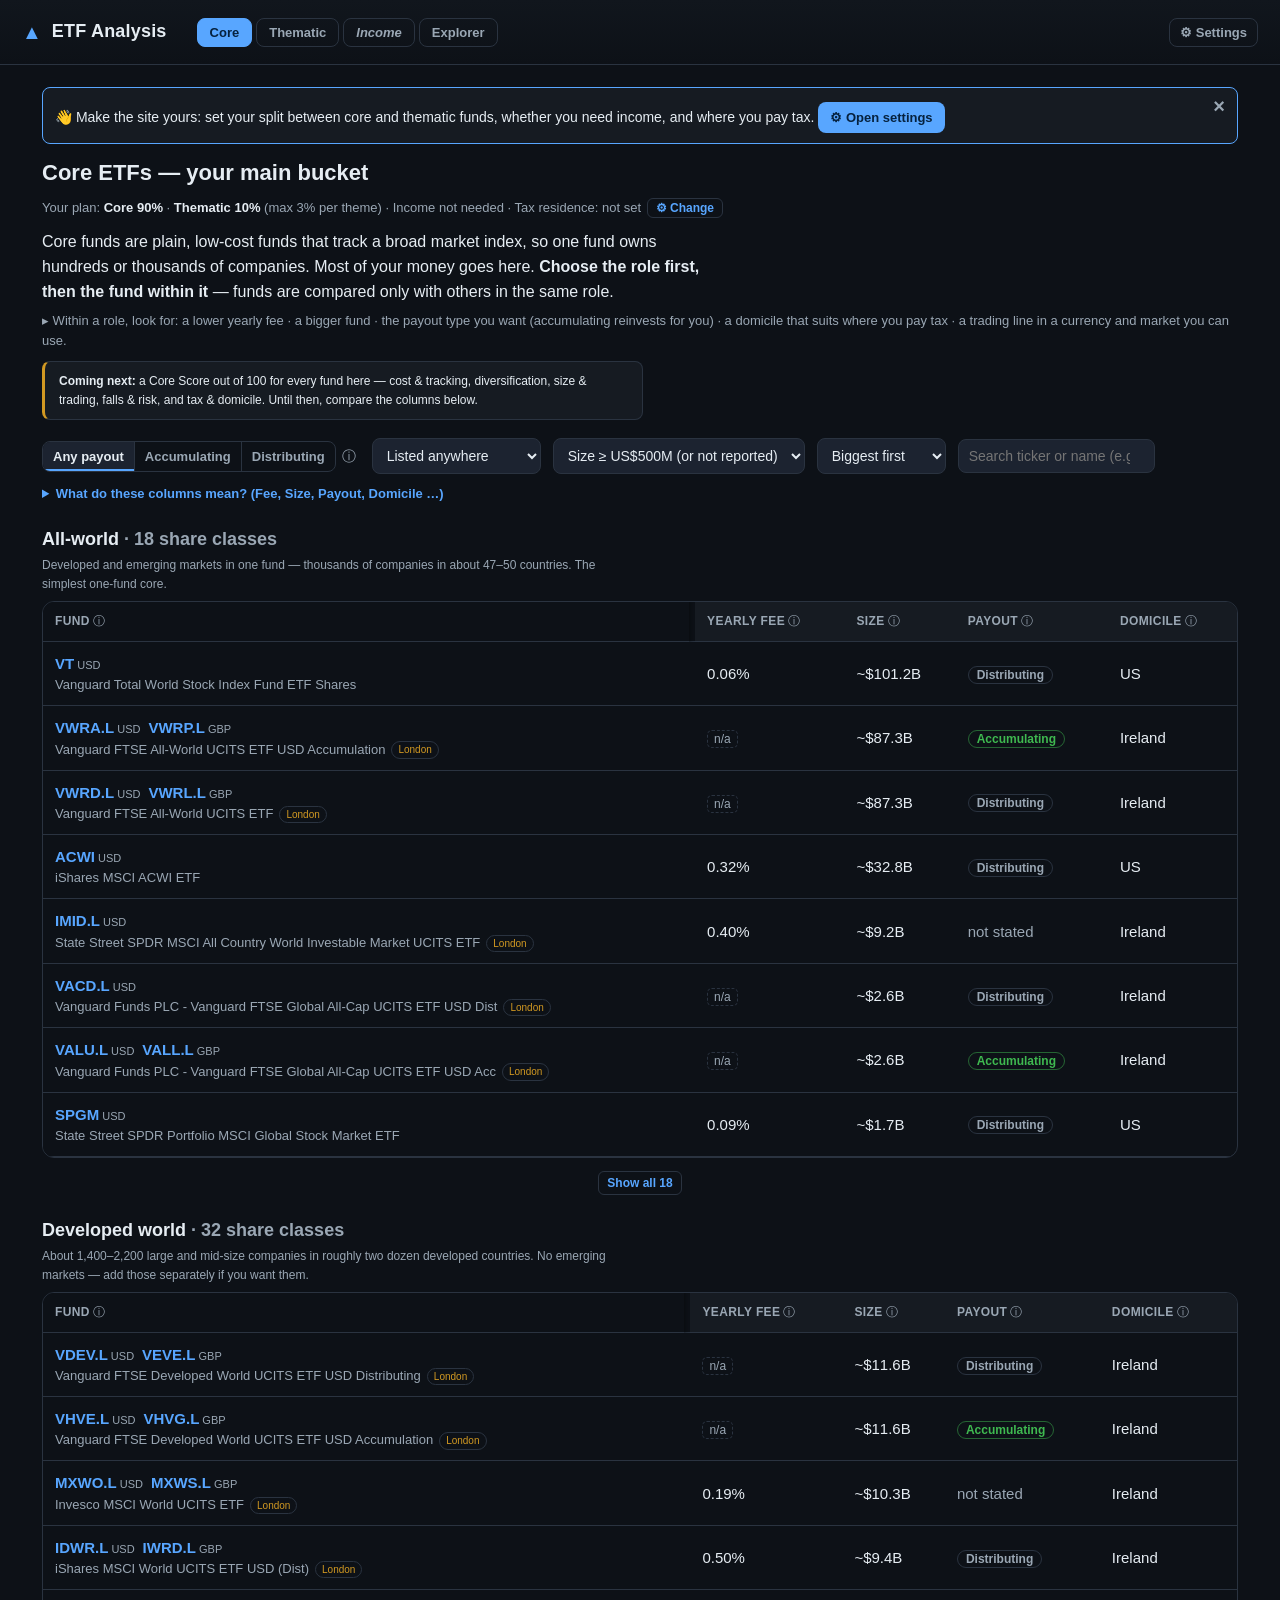
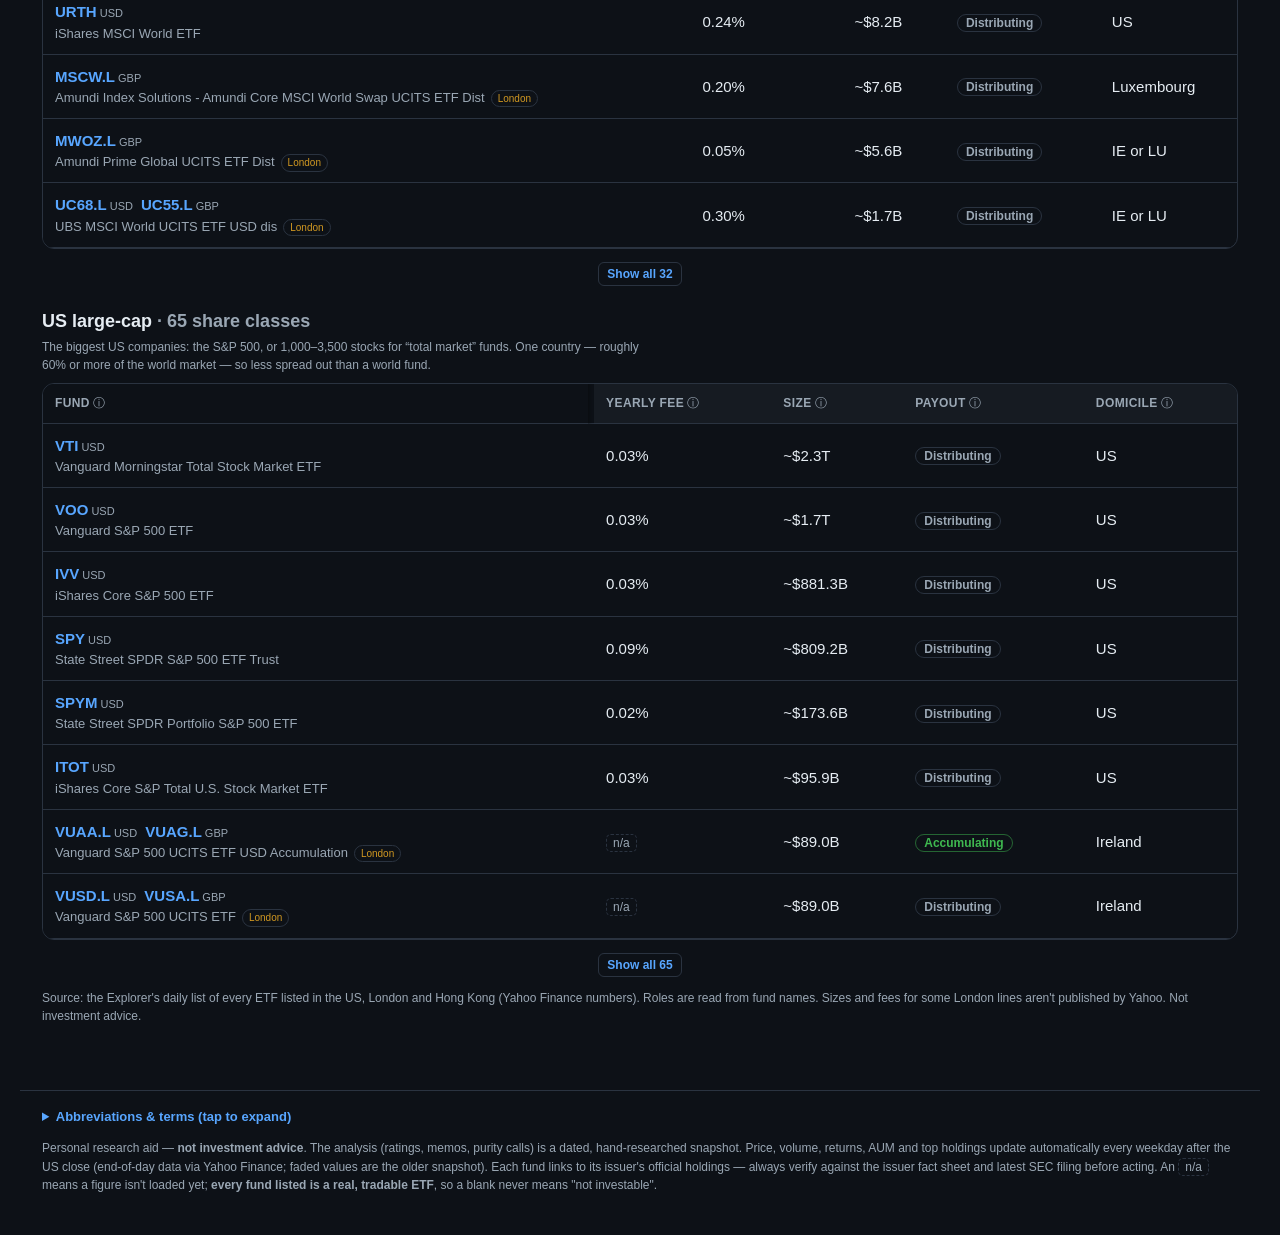
==== commit 833df1f5: "Lanes: Core / Thematic / Income (reference) / Explorer, with per-visitor settings - New Core tab: pl" ====
--- a/public/index.html
+++ b/public/index.html
@@ -4,7 +4,7 @@
   <meta charset="utf-8" />
   <meta name="viewport" content="width=device-width, initial-scale=1" />
   <title>ETF Analysis</title>
-  <meta name="description" content="Compare thematic ETFs on expense ratio, holdings, concentration and performance." />
+  <meta name="description" content="Pick ETFs by role: a low-cost core, a small thematic satellite, and income funds for reference — compared on cost, size, payout type and domicile." />
   <link rel="stylesheet" href="style.css" />
 </head>
 <body>
@@ -14,18 +14,23 @@
       <h1>ETF Analysis</h1>
     </div>
     <nav class="tabs" role="tablist" aria-label="View">
-      <button id="tabThemes" class="tab active" role="tab" aria-selected="true">Themes</button>
+      <button id="tabCore" class="tab active" role="tab" aria-selected="true">Core</button>
+      <button id="tabThemes" class="tab" role="tab" aria-selected="false">Thematic</button>
+      <button id="tabIncome" class="tab" role="tab" aria-selected="false">Income</button>
       <button id="tabExplore" class="tab" role="tab" aria-selected="false">Explorer</button>
     </nav>
     <div class="theme-picker">
       <label for="themeSelect">Theme</label>
       <select id="themeSelect" aria-label="Select theme"></select>
     </div>
+    <button id="settingsBtn" class="gear" type="button" aria-label="Settings: your split, income need and tax residence" title="Settings">⚙<span class="gearlabel"> Settings</span></button>
   </header>
 
   <main id="main">
+    <section id="nudge" class="nudge" hidden></section>
     <section id="liveMsg" class="livemsg" hidden role="status" aria-live="polite"></section>
-    <div id="themeView">
+    <section id="coreView" hidden></section>
+    <div id="themeView" hidden>
     <section id="themeIntro" class="intro"></section>
     <section id="incomeLab" hidden></section>
 
@@ -96,5 +101,6 @@
   <script src="app.js"></script>
   <script src="explorer.js"></script>
   <script src="income.js"></script>
+  <script src="core.js"></script>
 </body>
 </html>
--- a/public/style.css
+++ b/public/style.css
@@ -421,3 +421,50 @@
   background: rgba(63,185,80,.08); border: 1px solid rgba(63,185,80,.35); }
 #exQ { min-width: 280px; }
 @media (max-width: 700px) { #exQ { min-width: 0; flex: 1 1 100%; } }
+
+/* ---- lanes: settings, plan line, core tab, payout / domicile tags ---- */
+.gear { flex: 0 0 auto; background: transparent; color: var(--muted); border: 1px solid var(--border); padding: 6px 10px; font-size: 13px; }
+.gear:hover { color: var(--text); background: var(--panel-2); filter: none; }
+.tab.ref:not(.active) { font-style: italic; }
+.nudge { position: relative; margin: 0 0 12px; padding: 10px 40px 10px 12px; border-radius: 8px; font-size: 14px;
+  background: var(--panel); border: 1px solid var(--accent); }
+.nudge button:not(.msgclose) { margin: 4px 0 0; }
+.planstrip { margin: 8px 0 4px; font-size: 13px; color: var(--muted); }
+.planstrip b { color: var(--text); }
+.planstrip .refresh { margin-left: 2px; padding: 2px 8px; }
+.refnote { background: var(--panel); border: 1px solid var(--border); border-left: 3px solid var(--yellow);
+  border-radius: 8px; padding: 10px 14px; margin: 10px 0; max-width: 90ch; }
+.refnote p { margin: 4px 0; }
+.refnote button { margin-top: 4px; }
+.settings h3 { margin: 18px 0 6px; font-size: 15px; }
+.settings p.small { margin: 4px 0 8px; }
+.setrow { display: flex; align-items: center; gap: 8px; flex-wrap: wrap; margin: 8px 0; }
+.setrow label { min-width: 210px; }
+.setrow input[type="number"] { width: 84px; background: var(--panel-2); color: var(--text); border: 1px solid var(--border);
+  border-radius: 8px; padding: 8px 10px; font-size: 14px; }
+.setrow.radios { flex-direction: column; align-items: flex-start; }
+.setrow.radios label { min-width: 0; cursor: pointer; }
+.tag-pol { font-size: 10px; font-weight: 700; border-radius: 999px; padding: 0 7px; margin-left: 6px; vertical-align: middle;
+  border: 1px solid var(--border); white-space: nowrap; }
+.tag-pol.polA { color: var(--green); border-color: rgba(63,185,80,.5); }
+.tag-pol.polD { color: var(--muted); }
+td .tag-pol { margin-left: 0; font-size: 12px; padding: 1px 8px; }
+.nm .seg.lane-world, .nm .seg.lane-dev, .nm .seg.lane-us { color: var(--green); }
+.nm .seg.lane-income { color: var(--yellow); }
+.domverdict { font-size: 11px; font-weight: 600; white-space: nowrap; border-radius: 999px; padding: 0 7px; border: 1px solid var(--border); cursor: help; }
+.domverdict.good { color: var(--green); border-color: rgba(63,185,80,.5); }
+.domverdict.mid { color: var(--muted); }
+.domverdict.warn { color: var(--yellow); border-color: rgba(210,153,34,.5); }
+.domverdict.bad { color: var(--red); border-color: rgba(248,81,73,.5); }
+.domnote { margin: 8px 0 0; }
+.corerole { margin: 22px 0 6px; }
+.corerole h3 { margin: 0 0 2px; font-size: 18px; }
+.corerole > p.small { color: var(--muted); margin: 0 0 8px; max-width: 90ch; }
+.tk.line { margin-right: 8px; white-space: nowrap; }
+.tk.line small { color: var(--muted); font-weight: 400; font-size: 11px; }
+@media (max-width: 700px) {
+  .gear { order: 2; padding: 6px 8px; }
+  .gearlabel { display: none; }
+  .setrow label { min-width: 0; flex: 1 1 100%; }
+  .nudge { font-size: 13px; }
+}
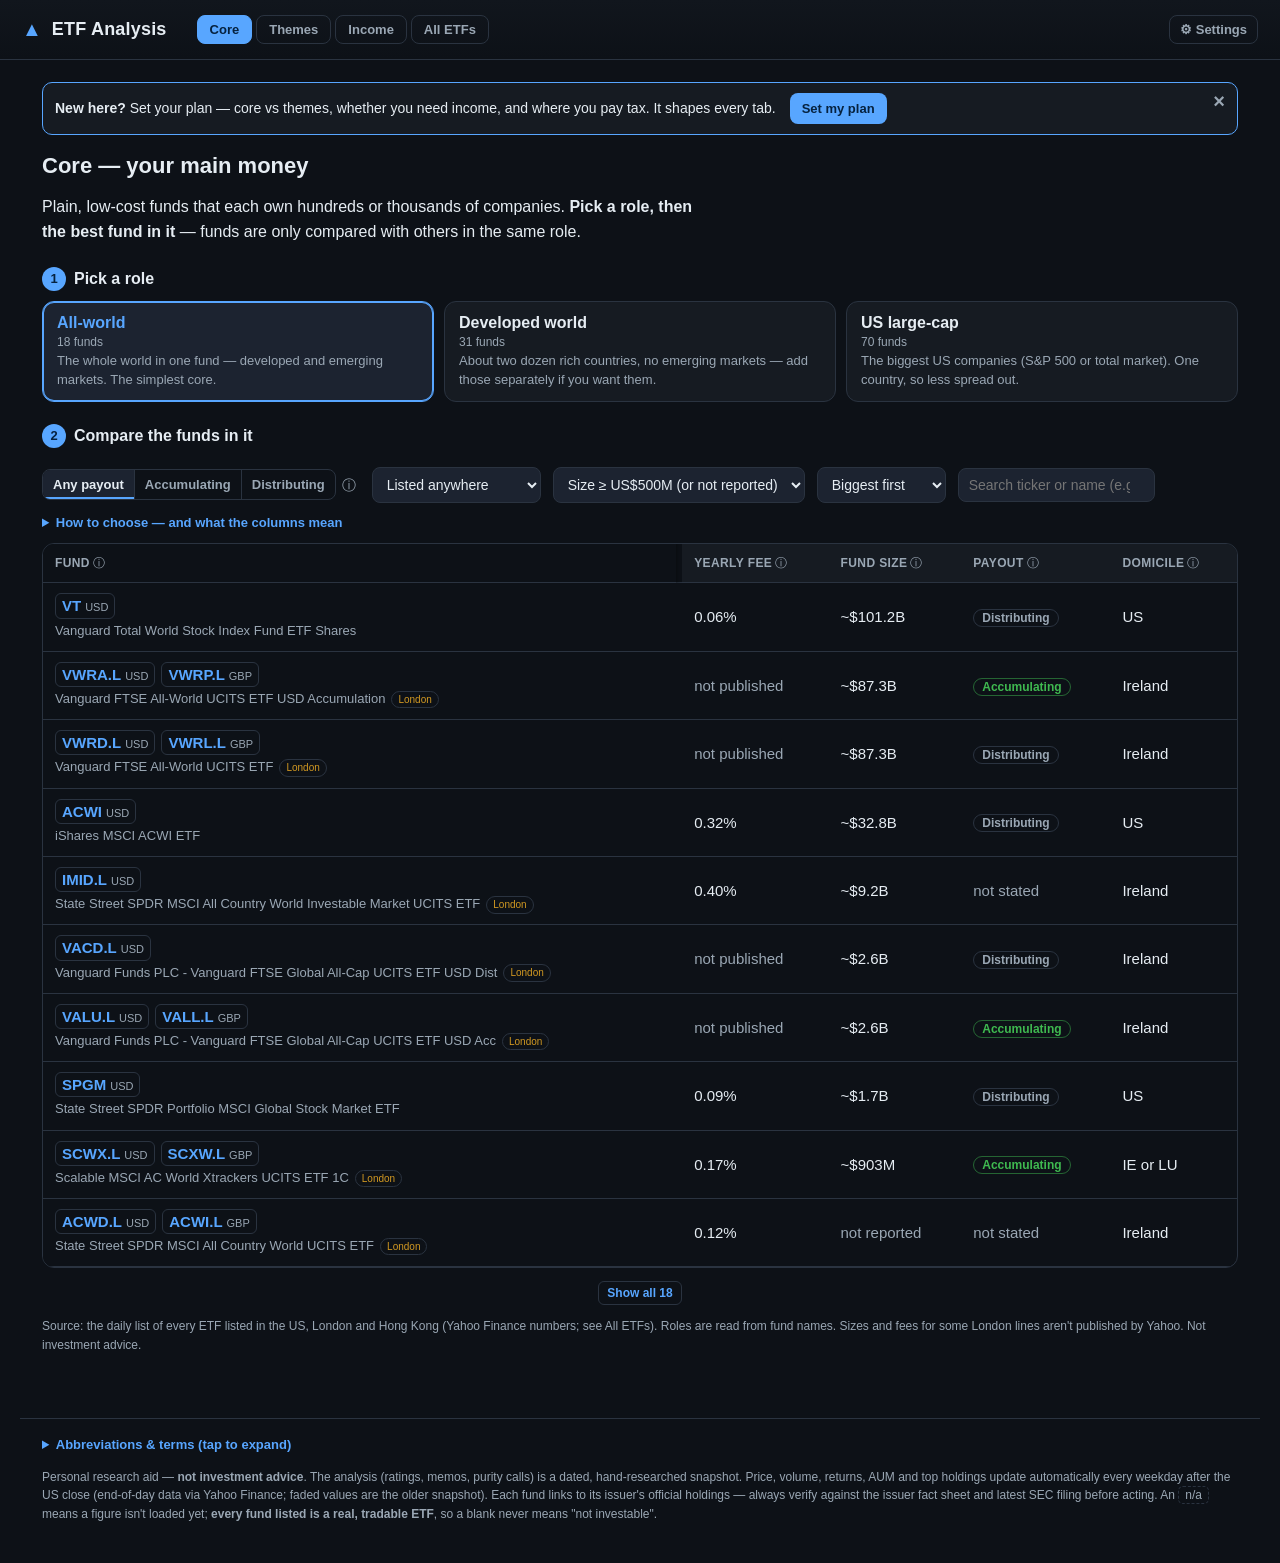
==== commit 5b9b47a8: "Clearer site: one plan bar, Core role cards, theme chips, All ETFs with folded filters What was conf" ====
--- a/public/index.html
+++ b/public/index.html
@@ -15,19 +15,15 @@
     </div>
     <nav class="tabs" role="tablist" aria-label="View">
       <button id="tabCore" class="tab active" role="tab" aria-selected="true">Core</button>
-      <button id="tabThemes" class="tab" role="tab" aria-selected="false">Thematic</button>
+      <button id="tabThemes" class="tab" role="tab" aria-selected="false">Themes</button>
       <button id="tabIncome" class="tab" role="tab" aria-selected="false">Income</button>
-      <button id="tabExplore" class="tab" role="tab" aria-selected="false">Explorer</button>
+      <button id="tabExplore" class="tab" role="tab" aria-selected="false">All ETFs</button>
     </nav>
-    <div class="theme-picker">
-      <label for="themeSelect">Theme</label>
-      <select id="themeSelect" aria-label="Select theme"></select>
-    </div>
     <button id="settingsBtn" class="gear" type="button" aria-label="Settings: your split, income need and tax residence" title="Settings">⚙<span class="gearlabel"> Settings</span></button>
   </header>
 
   <main id="main">
-    <section id="nudge" class="nudge" hidden></section>
+    <section id="planBar" class="planbar" hidden></section>
     <section id="liveMsg" class="livemsg" hidden role="status" aria-live="polite"></section>
     <section id="coreView" hidden></section>
     <div id="themeView" hidden>
@@ -35,40 +31,42 @@
     <section id="incomeLab" hidden></section>
 
     <section class="controls" id="controls" hidden>
-      <input type="search" id="filterBox" placeholder="Filter by ticker or name…" />
-      <label class="toggle">
+      <input type="search" id="filterBox" placeholder="Filter by ticker or name…" aria-label="Filter this theme's funds" />
+      <span class="withhelp"><label class="toggle">
         <input type="checkbox" id="themeOnly" /> Theme funds only
-      </label>
-      <label class="toggle pass-toggle">
+      </label></span>
+      <span class="withhelp"><label class="toggle pass-toggle">
         <input type="checkbox" id="passOnly" /> ✓ Meets my criteria
-      </label>
+      </label></span>
       <select id="segmentSel" aria-label="Segment" hidden></select>
-      <span class="ratingfilter">
-        <select id="ratingDim" aria-label="Rating dimension to filter by">
-          <option value="">Rating: any</option>
-          <option value="cost">Cost</option>
-          <option value="purity">Purity</option>
-          <option value="concentration">Concentration</option>
-          <option value="liquidity">Liquidity</option>
-          <option value="track_record">Track record</option>
+      <span class="ratingfilter withhelp">
+        <select id="ratingDim" aria-label="Filter by a rating">
+          <option value="">Filter by a rating…</option>
+          <option value="cost">Cost rating</option>
+          <option value="purity">Purity rating</option>
+          <option value="concentration">Concentration rating</option>
+          <option value="liquidity">Liquidity rating</option>
+          <option value="track_record">Track-record rating</option>
         </select>
-        <select id="ratingVal" aria-label="Minimum rating" disabled>
-          <option value="">—</option>
+        <select id="ratingVal" aria-label="Which ratings to keep" hidden>
           <option value="green">🟢 Good only</option>
-          <option value="greenyellow">🟢🟡 Good + Caution</option>
+          <option value="greenyellow">🟢🟡 Good or Caution</option>
           <option value="red">🔴 Concern only</option>
         </select>
       </span>
-      <span class="addbox">
-        <input type="search" id="addTicker" maxlength="8" placeholder="Look up a ticker (e.g. ARKQ)" aria-label="Look up a ticker" />
-        <button id="addBtn">＋ Look up</button>
-      </span>
-      <span class="hint">Click a header to sort · click a row for the full memo · faded = older snapshot</span>
+      <span class="hint">Tap a row for the full memo · tap a header to sort · faded = older snapshot</span>
     </section>
 
     <section id="colGuide"></section>
     <section id="tableWrap" class="table-wrap"></section>
     <section id="roster" class="roster" hidden></section>
+    <section id="lookup" class="lookup" hidden>
+      <span>Can't find a fund?</span>
+      <span class="addbox">
+        <input type="search" id="addTicker" maxlength="8" placeholder="Any ticker, e.g. ARKQ" aria-label="Look up any ticker" />
+        <button id="addBtn">Look up</button>
+      </span>
+    </section>
     <section id="tensions" class="tensions"></section>
     </div>
     <section id="explorer" hidden></section>
--- a/public/style.css
+++ b/public/style.css
@@ -23,18 +23,12 @@
 .tabs { display: flex; gap: 4px; margin-right: auto; margin-left: 18px; }
 .tab { background: transparent; color: var(--muted); border: 1px solid var(--border); padding: 6px 12px; font-size: 13px; }
 .tab.active { background: var(--accent); color: #06223f; border-color: var(--accent); }
-.theme-picker.dim { visibility: hidden; }
 .exmore { text-align: center; margin: 12px 0; }
 .exmore button[hidden] { display: none; }
 #exCount { margin: 4px 0 8px; }
 .taxbox { margin: 10px 0 0; }
 .taxbox dl { grid-template-columns: minmax(160px, max-content) 1fr; }
 .nm .seg.mkt { color: var(--yellow); }
-.theme-picker { display: flex; align-items: center; gap: 8px; min-width: 0; flex: 0 1 auto; }
-/* A <select> sizes itself to its longest option — cap it so the header never
-   pushes the page wider than a phone screen. */
-#themeSelect { min-width: 0; max-width: 100%; text-overflow: ellipsis; }
-.theme-picker label { color: var(--muted); font-size: 13px; }
 select, input[type="search"] { background: var(--panel-2); color: var(--text);
   border: 1px solid var(--border); border-radius: 8px; padding: 8px 10px; font-size: 14px; }
 select:focus, input:focus { outline: 2px solid var(--accent); outline-offset: 0; }
@@ -210,13 +204,9 @@
 @media (max-width: 700px) {
   .topbar { padding: 10px 14px; }
   .brand h1 { font-size: 16px; }
-  .theme-picker { flex: 1 1 auto; justify-content: flex-end; }
   .topbar { flex-wrap: wrap; }
   .tabs { order: 3; flex: 1 1 100%; margin: 6px 0 0; }
   .tab { flex: 1; padding: 8px; }
-  .theme-picker.dim { display: none; }
-  .theme-picker label { display: none; }
-  #themeSelect { width: 100%; }
   main { padding: 16px 14px; }
   .controls input[type="search"]#filterBox { min-width: 0; flex: 1 1 100%; }
   .addbox { flex: 1 1 100%; }
@@ -425,13 +415,6 @@
 /* ---- lanes: settings, plan line, core tab, payout / domicile tags ---- */
 .gear { flex: 0 0 auto; background: transparent; color: var(--muted); border: 1px solid var(--border); padding: 6px 10px; font-size: 13px; }
 .gear:hover { color: var(--text); background: var(--panel-2); filter: none; }
-.tab.ref:not(.active) { font-style: italic; }
-.nudge { position: relative; margin: 0 0 12px; padding: 10px 40px 10px 12px; border-radius: 8px; font-size: 14px;
-  background: var(--panel); border: 1px solid var(--accent); }
-.nudge button:not(.msgclose) { margin: 4px 0 0; }
-.planstrip { margin: 8px 0 4px; font-size: 13px; color: var(--muted); }
-.planstrip b { color: var(--text); }
-.planstrip .refresh { margin-left: 2px; padding: 2px 8px; }
 .refnote { background: var(--panel); border: 1px solid var(--border); border-left: 3px solid var(--yellow);
   border-radius: 8px; padding: 10px 14px; margin: 10px 0; max-width: 90ch; }
 .refnote p { margin: 4px 0; }
@@ -466,5 +449,64 @@
   .gear { order: 2; padding: 6px 8px; }
   .gearlabel { display: none; }
   .setrow label { min-width: 0; flex: 1 1 100%; }
-  .nudge { font-size: 13px; }
 }
+
+/* ---- clarity pass: plan bar, core roles, theme chips, folded filters ---- */
+.planbar { display: flex; flex-wrap: wrap; align-items: center; gap: 4px 14px; margin: 0 0 14px; padding: 7px 12px;
+  border: 1px solid var(--border); border-radius: 10px; background: var(--panel); font-size: 13px; }
+.planbar .planlabel { color: var(--muted); font-size: 11px; font-weight: 700; text-transform: uppercase; letter-spacing: .5px; }
+.planbar .planitem { white-space: nowrap; }
+.planbar .refresh { padding: 2px 10px; margin-left: auto; }
+.planbar.nudge { position: relative; padding: 10px 40px 10px 12px; border-color: var(--accent); font-size: 14px; }
+.planbar.nudge button:not(.msgclose) { flex: 0 0 auto; }
+.small-lede { font-size: 15px; margin-top: 6px; }
+.step { display: flex; align-items: center; gap: 8px; margin: 22px 0 10px; font-size: 16px; }
+.stepnum { display: inline-flex; align-items: center; justify-content: center; width: 24px; height: 24px; border-radius: 50%;
+  background: var(--accent); color: #06223f; font-size: 13px; font-weight: 800; flex: 0 0 auto; }
+.rolecards { display: grid; grid-template-columns: repeat(3, minmax(0, 1fr)); gap: 10px; }
+.rolecard { display: flex; flex-direction: column; align-items: flex-start; gap: 3px; text-align: left; background: var(--panel);
+  color: var(--text); border: 1px solid var(--border); border-radius: 12px; padding: 12px 14px; font-weight: 400; }
+.rolecard:hover { border-color: var(--accent); filter: none; }
+.rolecard.active { border-color: var(--accent); box-shadow: inset 0 0 0 1px var(--accent); background: var(--panel-2); }
+.rolecard .rc-title { font-size: 16px; font-weight: 700; }
+.rolecard.active .rc-title { color: var(--accent); }
+.rolecard .rc-count { font-size: 12px; color: var(--muted); }
+.rolecard .rc-blurb { font-size: 13px; color: var(--muted); line-height: 1.4; }
+.rolenote { display: none; color: var(--muted); font-size: 13px; margin: 8px 0 0; }
+.corerole { margin: 10px 0 6px; }
+.col-ticker .lines { display: flex; flex-wrap: wrap; gap: 4px 6px; margin-bottom: 2px; }
+.tk.line { margin-right: 0; border: 1px solid var(--border); border-radius: 6px; padding: 0 6px; }
+.tk.line small { margin-left: 4px; }
+.themechips { display: flex; flex-wrap: wrap; gap: 6px; margin: 14px 0 4px; }
+.themechip { background: transparent; color: var(--text); border: 1px solid var(--border); border-radius: 999px;
+  padding: 6px 12px; font-size: 13px; font-weight: 600; white-space: nowrap; }
+.themechip:hover { border-color: var(--accent); filter: none; }
+.themechip.active { background: var(--accent); color: #06223f; border-color: var(--accent); }
+.themename { margin: 18px 0 0; font-size: 20px; }
+.aboutlist { margin: 8px 0 0; }
+.aboutlist p { margin: 6px 0 0; max-width: 100ch; }
+.lookup { display: flex; flex-wrap: wrap; align-items: center; gap: 8px; margin: 14px 0 0; color: var(--muted); font-size: 13px; }
+.lookup .addbox input { width: 190px; }
+.morefilters { margin: -4px 0 6px; }
+.morefilters > summary { color: var(--accent); font-size: 13px; font-weight: 600; cursor: pointer; padding: 4px 0; width: max-content; }
+.morefilters > .controls { margin: 6px 0 4px; }
+.dotted { white-space: nowrap; }
+@media (max-width: 700px) {
+  .planbar { gap: 2px 10px; padding: 6px 10px; font-size: 12px; }
+  .planbar .planlabel, .wide-only { display: none; }
+  #explorer > .controls > select, #explorer > .controls > .withhelp { flex: 1 1 40%; min-width: 0; }
+  #explorer > .controls > .withhelp select { flex: 1; min-width: 0; }
+  .morefilters .controls > select, .morefilters .controls > .withhelp { flex: 1 1 40%; min-width: 0; }
+  .morefilters .controls > .withhelp select { flex: 1; min-width: 0; }
+  .planbar.nudge { font-size: 13px; }
+  .rolecards { gap: 6px; }
+  .rolecard { padding: 9px 8px; align-items: center; text-align: center; }
+  .rolecard .rc-title { font-size: 14px; }
+  .rolecard .rc-blurb { display: none; }
+  .rolenote { display: block; }
+  .themechips { flex-wrap: nowrap; overflow-x: auto; margin: 12px -14px 4px; padding: 0 14px 6px; scrollbar-width: none; }
+  .themechips::-webkit-scrollbar { display: none; }
+  .lookup .addbox { flex: 1 1 100%; }
+  .lookup .addbox input { width: auto; }
+  .morefilters { margin: -6px 0 6px; }
+}
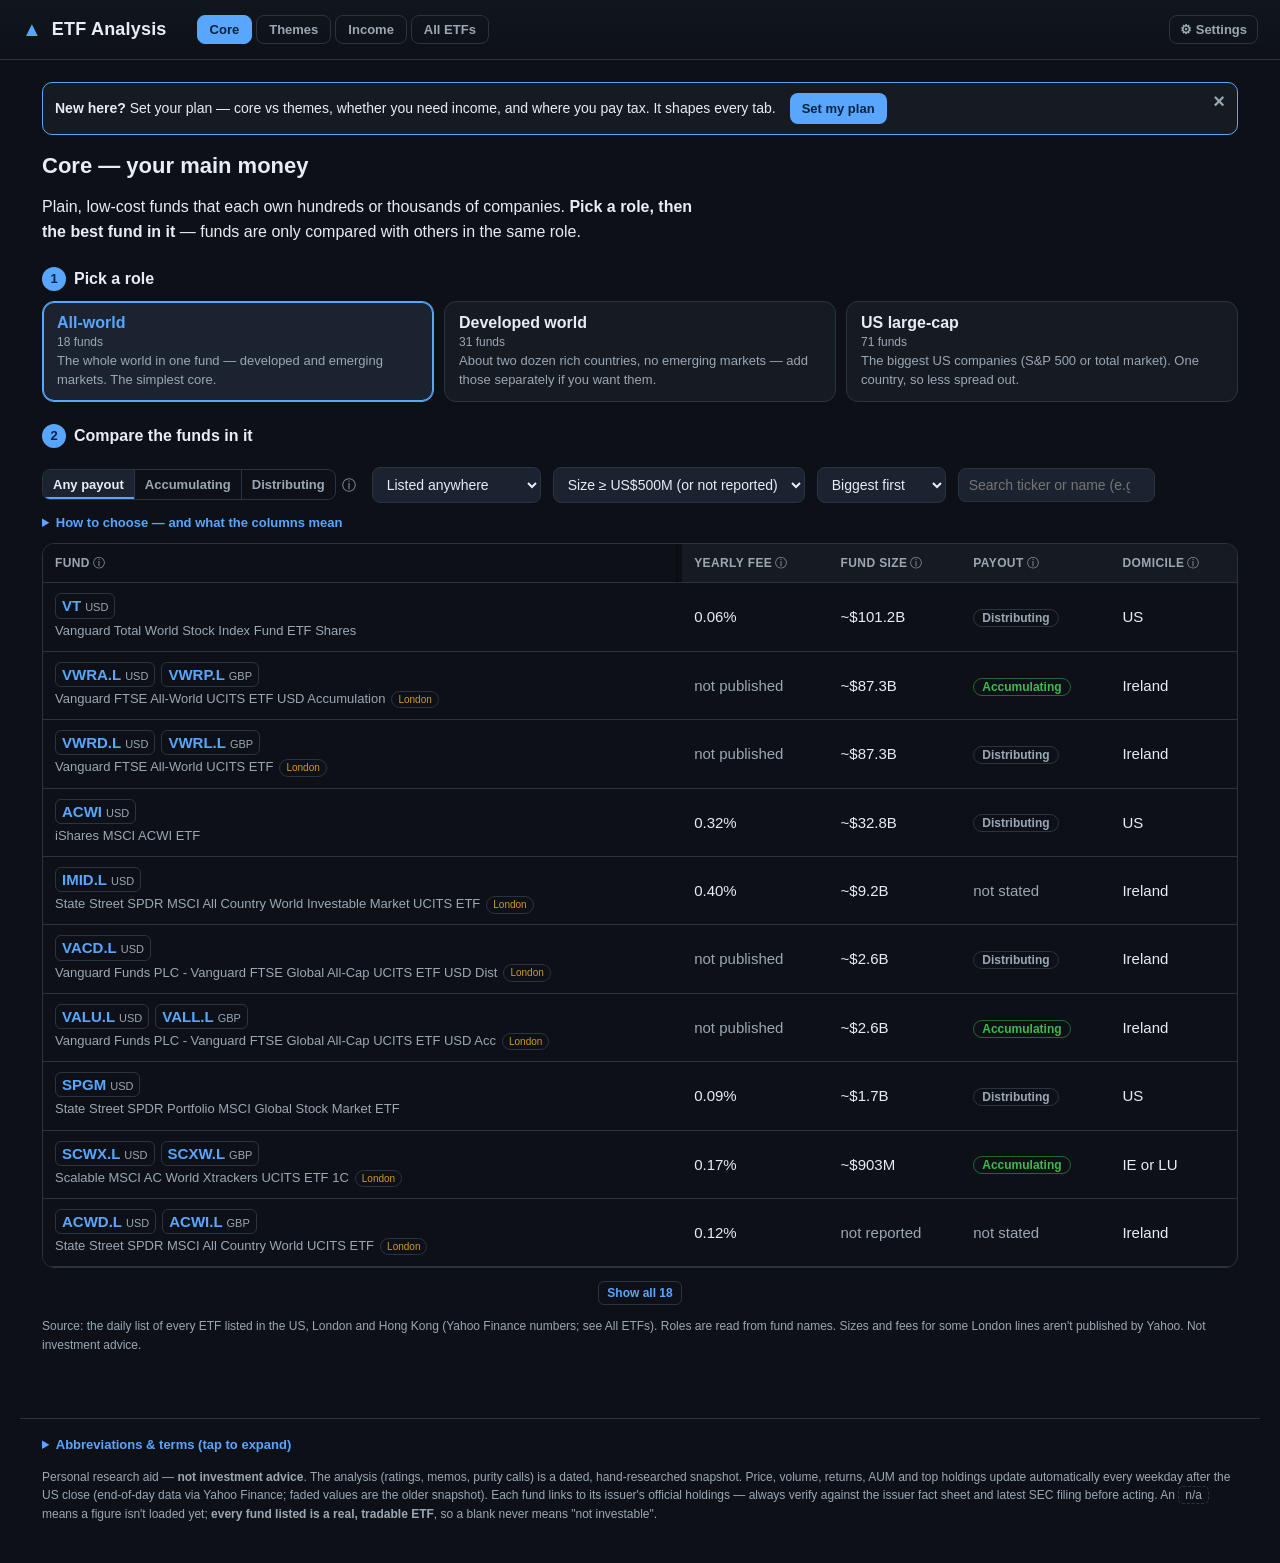
==== commit 8a798d3a: "Review fixes: Back button between tabs, calm fund cards, honest search and look-up From an independe" ====
--- a/public/index.html
+++ b/public/index.html
@@ -36,7 +36,7 @@
         <input type="checkbox" id="themeOnly" /> Theme funds only
       </label></span>
       <span class="withhelp"><label class="toggle pass-toggle">
-        <input type="checkbox" id="passOnly" /> ✓ Meets my criteria
+        <input type="checkbox" id="passOnly" /> ✓ Passes quick screen
       </label></span>
       <select id="segmentSel" aria-label="Segment" hidden></select>
       <span class="ratingfilter withhelp">
@@ -66,6 +66,7 @@
         <input type="search" id="addTicker" maxlength="8" placeholder="Any ticker, e.g. ARKQ" aria-label="Look up any ticker" />
         <button id="addBtn">Look up</button>
       </span>
+      <span id="lookupMsg" class="lookupmsg" role="status" aria-live="polite"></span>
     </section>
     <section id="tensions" class="tensions"></section>
     </div>
--- a/public/style.css
+++ b/public/style.css
@@ -487,13 +487,24 @@
 .aboutlist p { margin: 6px 0 0; max-width: 100ch; }
 .lookup { display: flex; flex-wrap: wrap; align-items: center; gap: 8px; margin: 14px 0 0; color: var(--muted); font-size: 13px; }
 .lookup .addbox input { width: 190px; }
+.lookupmsg { flex: 1 1 100%; color: var(--text); }
+.lookupmsg:empty { display: none; }
 .morefilters { margin: -4px 0 6px; }
 .morefilters > summary { color: var(--accent); font-size: 13px; font-weight: 600; cursor: pointer; padding: 4px 0; width: max-content; }
 .morefilters > .controls { margin: 6px 0 4px; }
 .dotted { white-space: nowrap; }
+/* wide tables fit a laptop screen: the fund-name column wraps instead of pushing the last column off */
+@media (min-width: 701px) {
+  #labTable td.col-ticker, #labTable th:first-child { white-space: normal; max-width: 270px; }
+  #tableWrap th, #tableWrap td { padding-left: 9px; padding-right: 9px; }
+  #tableWrap td.col-ticker { min-width: 170px; }
+}
+.linkbtn { background: none; border: none; padding: 0; color: var(--accent); font: inherit; font-weight: 600; cursor: pointer; text-decoration: underline; }
+.linkbtn:hover { filter: none; color: var(--text); }
 @media (max-width: 700px) {
   .planbar { gap: 2px 10px; padding: 6px 10px; font-size: 12px; }
   .planbar .planlabel, .wide-only { display: none; }
+  .planbar .planlabel.isdefault { display: inline; }
   #explorer > .controls > select, #explorer > .controls > .withhelp { flex: 1 1 40%; min-width: 0; }
   #explorer > .controls > .withhelp select { flex: 1; min-width: 0; }
   .morefilters .controls > select, .morefilters .controls > .withhelp { flex: 1 1 40%; min-width: 0; }
